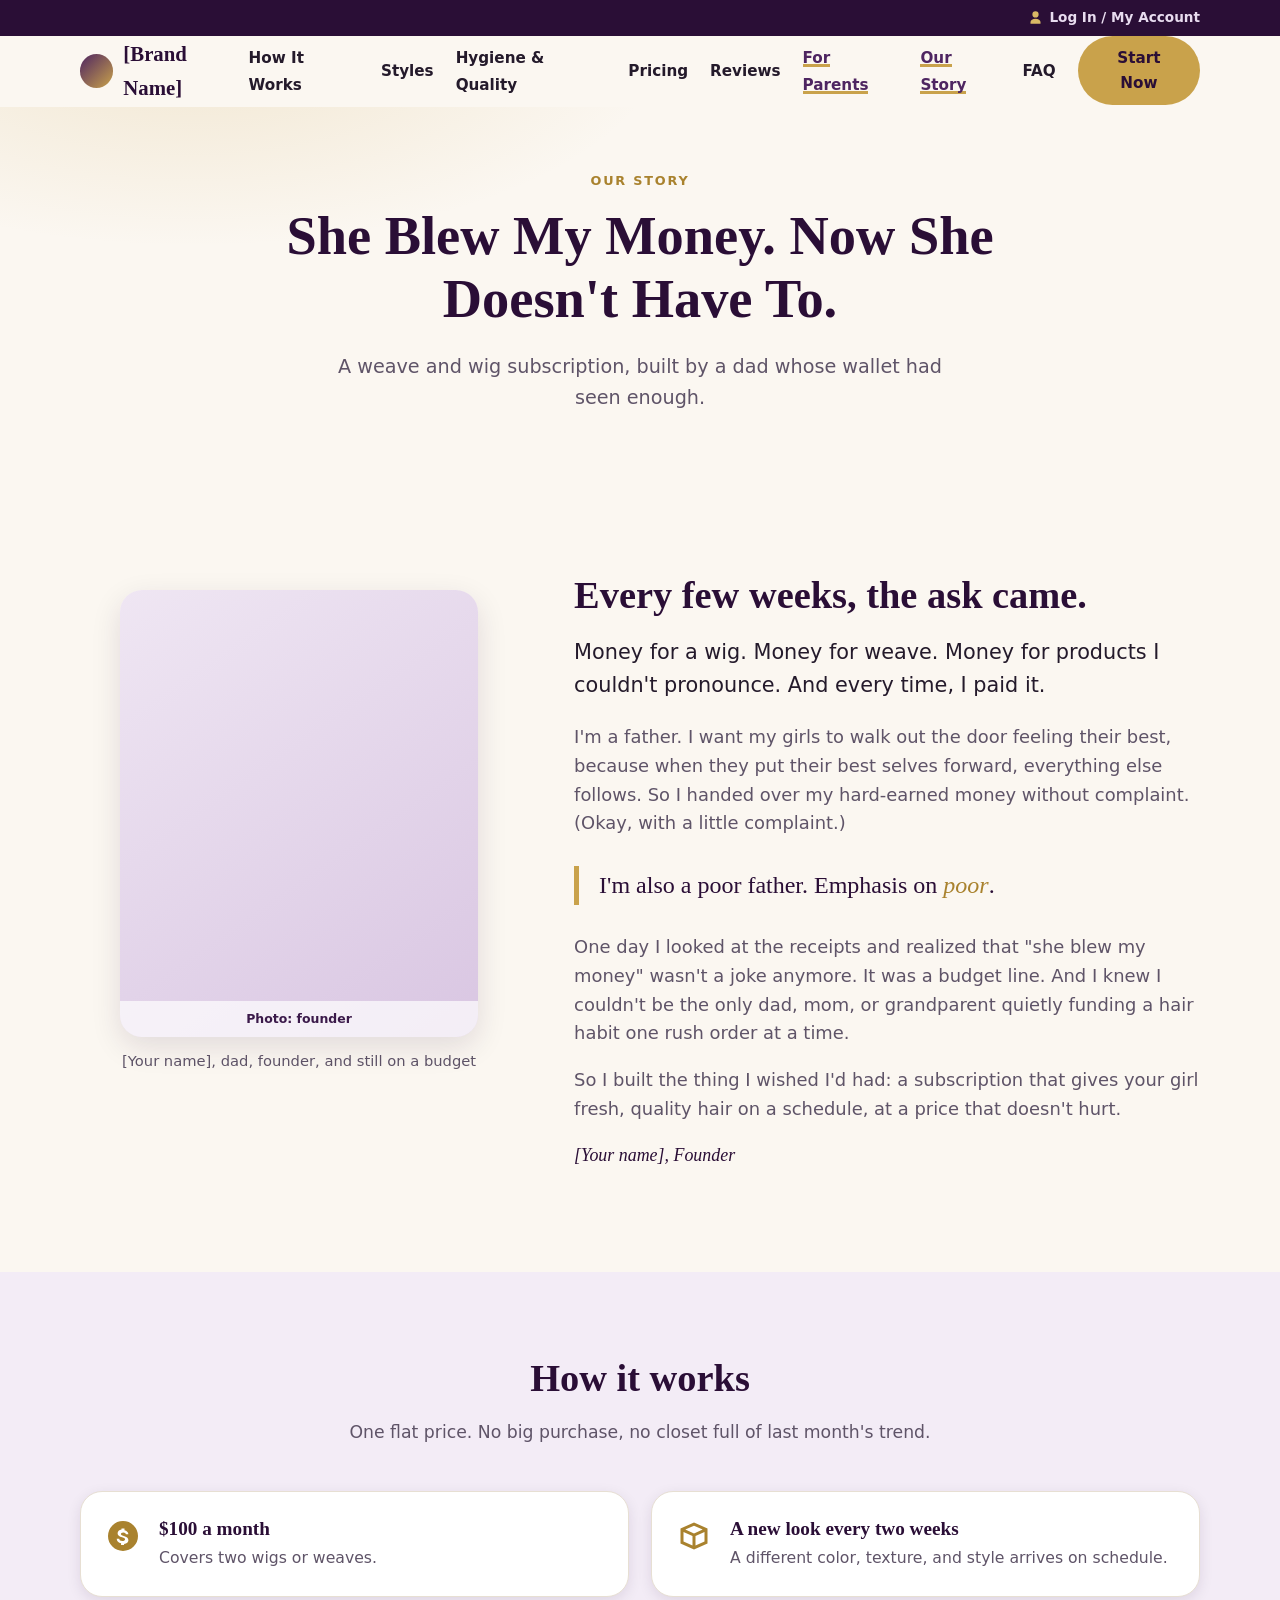
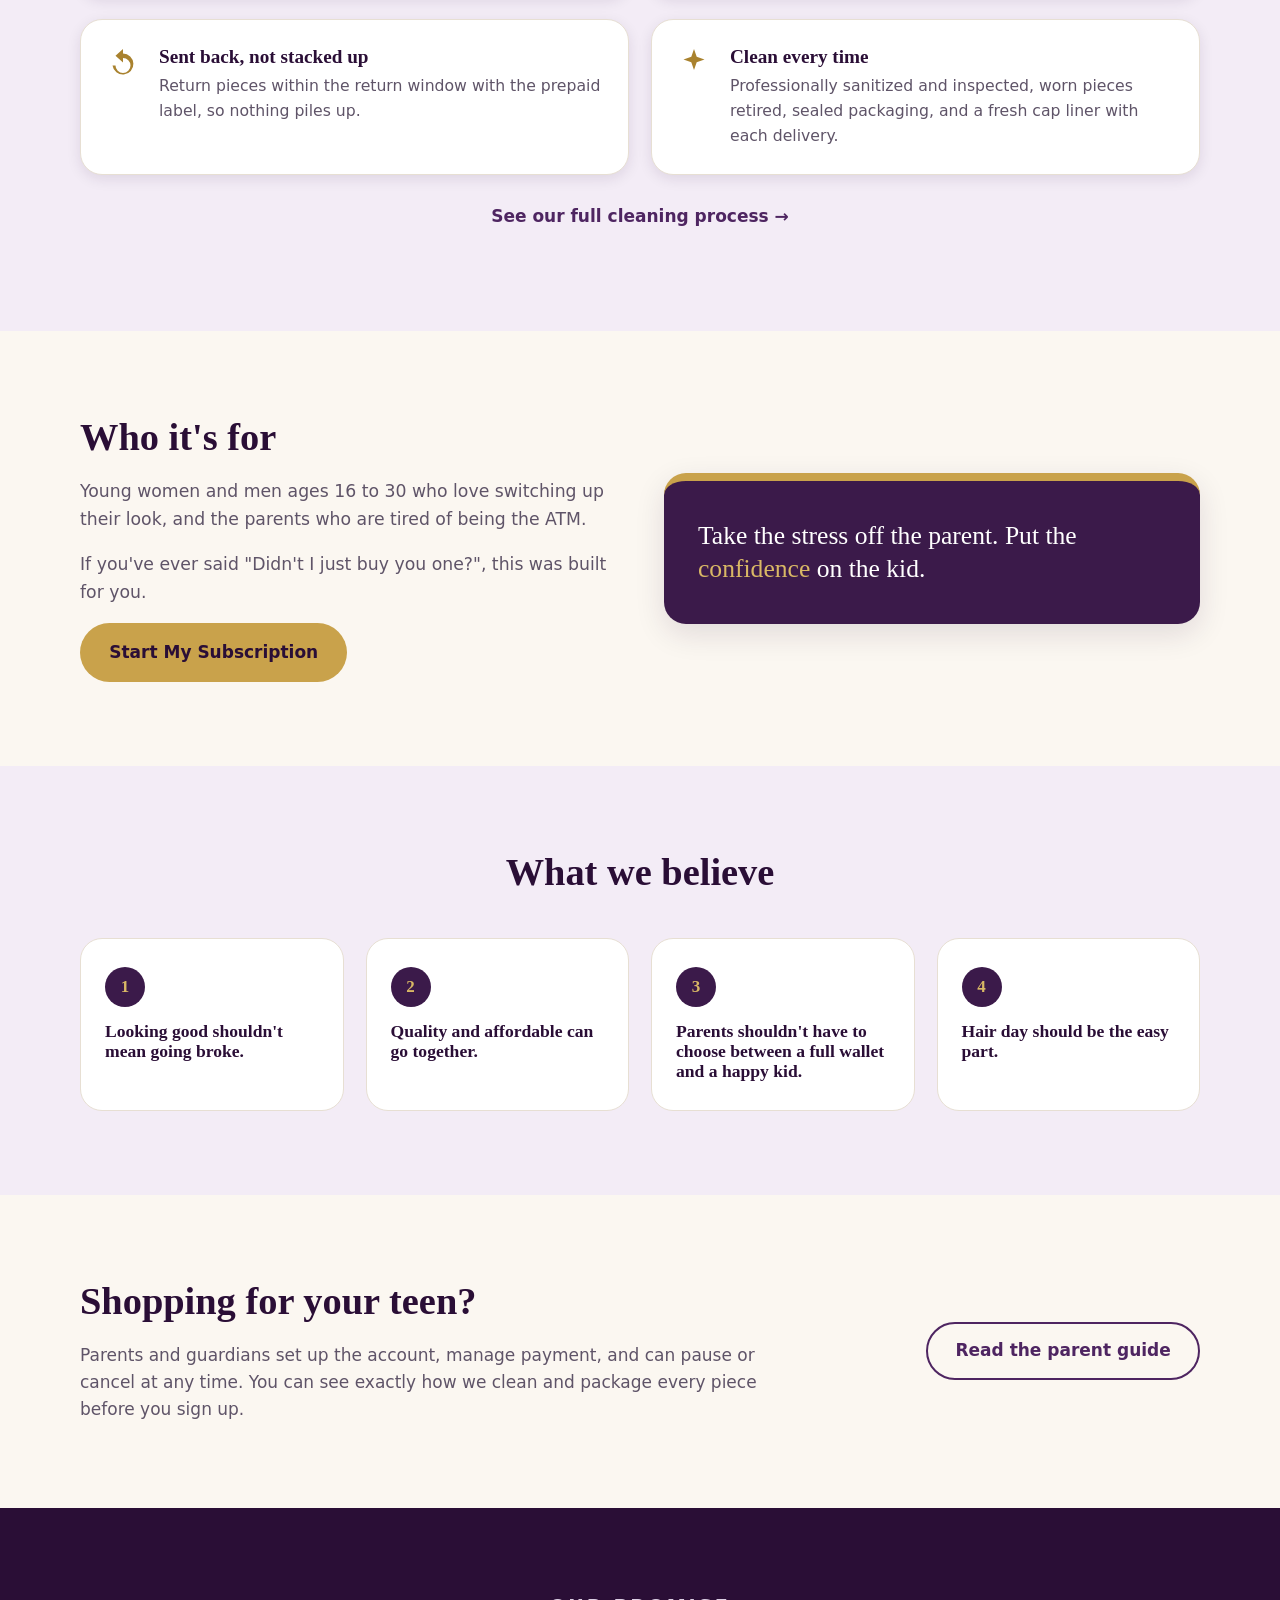
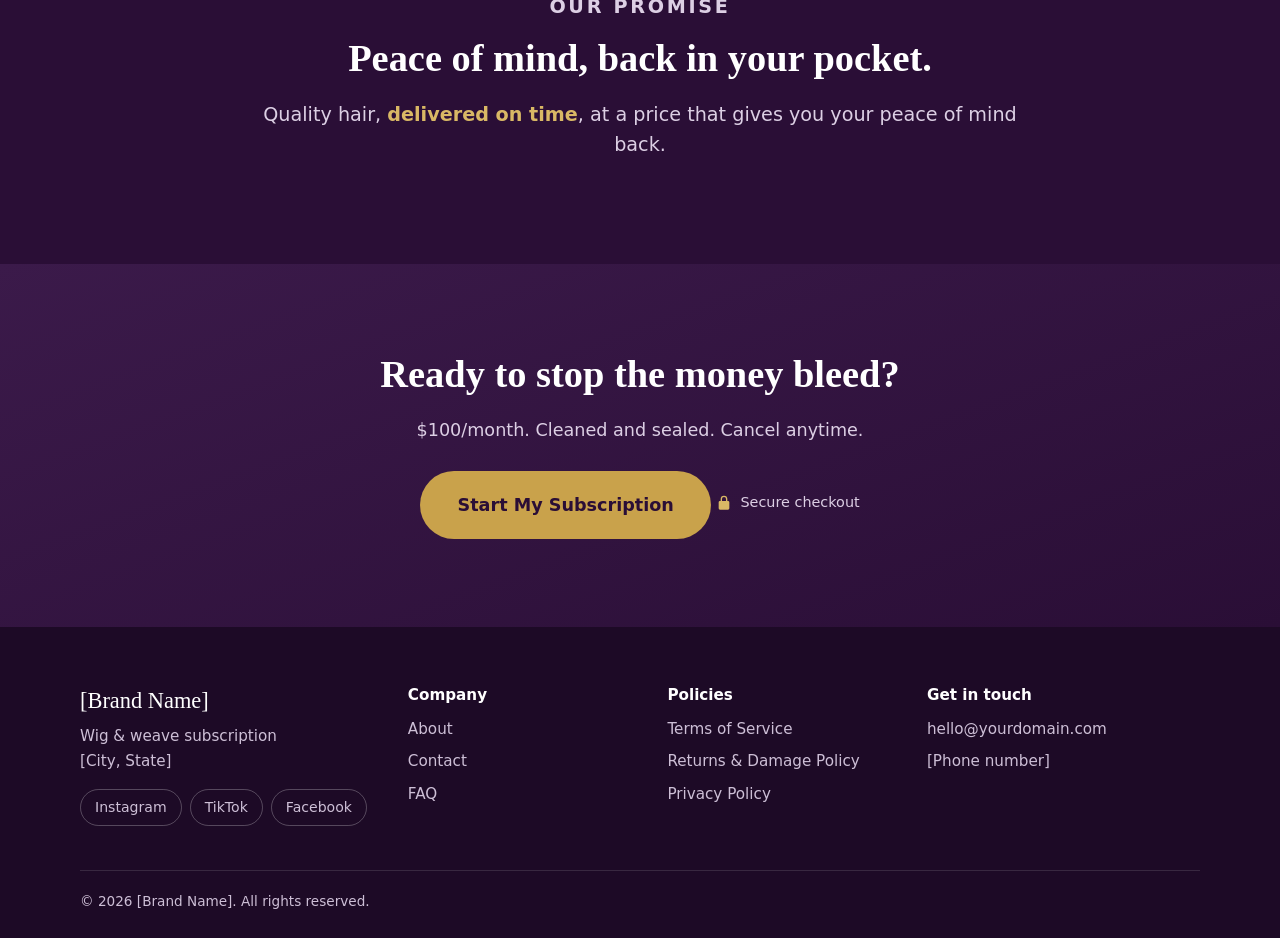
==== about.html @ b344b8ec "Add about page with story, beliefs, and subscription details" ====
<!DOCTYPE html>
<html lang="en">
<head>
  <meta charset="UTF-8">
  <meta name="viewport" content="width=device-width, initial-scale=1">
  <title>Our Story | [Brand Name] Wig &amp; Weave Subscription</title>
  <meta name="description" content="A dad, a budget, and a daughter's hair care bills. Read why we built a wig and weave subscription: $100/month for two pieces, a new look every two weeks.">
  <link rel="stylesheet" href="style.css">
  <script src="script.js" defer></script>

  <style>
    /* ==========================================================
       About page additions (built on the style.css brand tokens)
       ========================================================== */

    /* Page hero */
    .page-hero {
      padding: 64px 0 56px;
      text-align: center;
      background:
        radial-gradient(800px 360px at 15% -20%, rgba(201, 162, 75, 0.2), transparent 60%),
        var(--cream);
    }
    .page-hero .container { max-width: 860px; }
    .page-hero h1 { margin-bottom: 0.4em; }
    .page-hero .subhead { margin-inline: auto; }

    /* Story */
    .story-grid {
      display: grid;
      grid-template-columns: 0.7fr 1fr;
      gap: 56px;
      align-items: start;
    }
    .story-photo { position: sticky; top: 100px; }
    .story-photo .shape { aspect-ratio: 4 / 5; border-radius: var(--radius-lg); box-shadow: var(--shadow); }
    .story-photo figcaption { margin-top: 12px; font-size: 0.92rem; color: var(--muted); text-align: center; }
    .story-copy p { font-size: 1.12rem; color: var(--muted); }
    .story-copy p.lead { font-size: 1.3rem; color: var(--ink); }
    .story-copy .punch {
      font-family: var(--font-head);
      font-size: 1.5rem;
      line-height: 1.3;
      color: var(--plum-900);
      border-left: 5px solid var(--gold-500);
      padding: 4px 0 4px 20px;
      margin: 28px 0;
    }
    .story-copy .punch em { color: var(--gold-600); font-style: italic; }

    /* How it works (compact list) */
    .how-list { display: grid; grid-template-columns: repeat(2, 1fr); gap: 22px; }
    .how-card {
      display: flex;
      gap: 18px;
      background: var(--white);
      border: 1px solid var(--line);
      border-radius: var(--radius-lg);
      padding: 26px 24px;
      box-shadow: var(--shadow-sm);
    }
    .how-card .icon-lg { margin: 0; flex: none; }
    .how-card h3 { margin-bottom: 0.25em; }
    .how-card p { margin: 0; color: var(--muted); font-size: 0.98rem; }

    /* Who it's for */
    .for-grid { display: grid; grid-template-columns: 1fr 1fr; gap: 48px; align-items: center; }
    .for-grid p { color: var(--muted); font-size: 1.08rem; }
    .for-quote {
      background: var(--plum-800);
      color: var(--white);
      border-radius: var(--radius-lg);
      padding: 38px 34px;
      border-top: 8px solid var(--gold-500);
      box-shadow: var(--shadow);
    }
    .for-quote p {
      font-family: var(--font-head);
      font-size: 1.6rem;
      line-height: 1.3;
      color: var(--white);
      margin: 0;
    }
    .for-quote span { color: var(--gold-400); }

    /* Beliefs */
    .belief-grid { display: grid; grid-template-columns: repeat(4, 1fr); gap: 22px; }
    .belief-card {
      background: var(--white);
      border: 1px solid var(--line);
      border-radius: var(--radius-lg);
      padding: 28px 24px;
    }
    .belief-card h3 { font-size: 1.1rem; margin: 0; }
    .belief-num {
      display: grid; place-content: center;
      width: 40px; height: 40px; border-radius: 50%;
      background: var(--plum-800); color: var(--gold-400);
      font-family: var(--font-head); font-weight: 700;
      margin-bottom: 14px;
    }

    /* Promise */
    .promise { text-align: center; max-width: 760px; margin-inline: auto; }
    .promise h2 { color: var(--white); }
    .promise p { color: #dccfe4; font-size: 1.2rem; }
    .promise strong { color: var(--gold-400); }

    @media (max-width: 1000px) {
      .belief-grid { grid-template-columns: repeat(2, 1fr); }
    }
    @media (max-width: 880px) {
      .story-grid, .for-grid, .how-list { grid-template-columns: 1fr; }
      .story-photo { position: static; max-width: 340px; margin-inline: auto; }
      .page-hero { padding: 44px 0 40px; }
    }
    @media (max-width: 640px) {
      .belief-grid { grid-template-columns: 1fr; }
      .how-card { flex-direction: column; gap: 10px; }
    }
  </style>
</head>
<body>

  <!-- UTILITY BAR: account link, top right -->
  <div class="utility-bar">
    <div class="container utility-inner">
      <a href="/account" aria-label="Log in or go to my account">
        <svg class="icon" viewBox="0 0 24 24" aria-hidden="true"><path d="M12 12a5 5 0 100-10 5 5 0 000 10zm0 2c-4.4 0-8 2.2-8 5v3h16v-3c0-2.8-3.6-5-8-5z"/></svg>
        Log In / My Account
      </a>
    </div>
  </div>

  <!-- HEADER / NAV -->
  <header class="site-header" id="top">
    <div class="container header-inner">
      <a class="logo" href="index.html" aria-label="[Brand Name] home">
        <span class="logo-mark" aria-hidden="true"></span>
        <span class="logo-text">[Brand Name]</span>
      </a>

      <button class="nav-toggle" aria-expanded="false" aria-controls="main-nav" aria-label="Open menu">
        <span></span><span></span><span></span>
      </button>

      <nav id="main-nav" class="main-nav" aria-label="Main">
        <ul>
          <li><a href="index.html#how-it-works">How It Works</a></li>
          <li><a href="index.html#styles">Styles</a></li>
          <li><a href="index.html#hygiene">Hygiene &amp; Quality</a></li>
          <li><a href="index.html#pricing">Pricing</a></li>
          <li><a href="index.html#reviews">Reviews</a></li>
          <li><a href="#parents">For Parents</a></li>
          <li><a href="about.html" aria-current="true">Our Story</a></li>
          <li><a href="index.html#faq">FAQ</a></li>
          <li class="nav-account-item"><a href="/account">Log In / My Account</a></li>
          <li class="nav-cta-item"><a class="btn btn-gold btn-small" href="/start">Start Now</a></li>
        </ul>
      </nav>
    </div>
  </header>

  <main>

    <!-- PAGE HERO -->
    <section class="page-hero">
      <div class="container">
        <p class="eyebrow">Our story</p>
        <h1>She Blew My Money. Now She Doesn't Have To.</h1>
        <p class="subhead">
          A weave and wig subscription, built by a dad whose wallet had seen enough.
        </p>
      </div>
    </section>

    <!-- THE STORY -->
    <section class="section" id="story">
      <div class="container story-grid">
        <!-- Replace with a real photo of you -->
        <figure class="story-photo reveal">
          <div class="shape" role="img" aria-label="Placeholder for founder photo" data-label="Photo: founder"></div>
          <figcaption>[Your name], dad, founder, and still on a budget</figcaption>
        </figure>

        <div class="story-copy">
          <h2>Every few weeks, the ask came.</h2>
          <p class="lead">
            Money for a wig. Money for weave. Money for products I couldn't pronounce.
            And every time, I paid it.
          </p>
          <p>
            I'm a father. I want my girls to walk out the door feeling their best, because when they put
            their best selves forward, everything else follows. So I handed over my hard-earned money
            without complaint. (Okay, with a little complaint.)
          </p>
          <p class="punch">
            I'm also a poor father. Emphasis on <em>poor</em>.
          </p>
          <p>
            One day I looked at the receipts and realized that "she blew my money" wasn't a joke anymore.
            It was a budget line. And I knew I couldn't be the only dad, mom, or grandparent quietly
            funding a hair habit one rush order at a time.
          </p>
          <p>
            So I built the thing I wished I'd had: a subscription that gives your girl fresh, quality hair
            on a schedule, at a price that doesn't hurt.
          </p>
          <p class="signature">[Your name], Founder</p>
        </div>
      </div>
    </section>

    <!-- HOW IT WORKS -->
    <section class="section section-tint" id="how-it-works">
      <div class="container">
        <div class="section-head">
          <h2>How it works</h2>
          <p>One flat price. No big purchase, no closet full of last month's trend.</p>
        </div>
        <div class="how-list">
          <article class="how-card reveal">
            <svg class="icon icon-lg" viewBox="0 0 24 24" aria-hidden="true"><path d="M12 2a10 10 0 100 20 10 10 0 000-20zm1 5v1.1c1.5.3 2.5 1.3 2.6 2.7h-1.7c-.1-.7-.7-1.2-1.7-1.2-1 0-1.6.5-1.6 1.1 0 .6.4.9 1.9 1.3 1.9.5 3.1 1.2 3.1 2.8 0 1.3-1 2.2-2.9 2.5V18h-2v-1.1c-1.7-.3-2.8-1.4-2.9-3h1.7c.1.9.8 1.5 2.1 1.5 1.1 0 1.8-.5 1.8-1.2 0-.7-.5-1-2-1.4-1.8-.5-3-1.2-3-2.7 0-1.3 1-2.2 2.6-2.5V7h2z"/></svg>
            <div>
              <h3>$100 a month</h3>
              <p>Covers two wigs or weaves.</p>
            </div>
          </article>
          <article class="how-card reveal">
            <svg class="icon icon-lg" viewBox="0 0 24 24" aria-hidden="true"><path d="M3 7l9-4 9 4v10l-9 4-9-4V7zm9-1.8L6.2 7.7 12 10.3l5.8-2.6L12 5.2zM5 9.3v6.4l6 2.7v-6.4L5 9.3zm14 0l-6 2.7v6.4l6-2.7V9.3z"/></svg>
            <div>
              <h3>A new look every two weeks</h3>
              <p>A different color, texture, and style arrives on schedule.</p>
            </div>
          </article>
          <article class="how-card reveal">
            <svg class="icon icon-lg" viewBox="0 0 24 24" aria-hidden="true"><path d="M12 5V2L7 6.5 12 11V8a5 5 0 11-5 5H5a7 7 0 107-8z"/></svg>
            <div>
              <h3>Sent back, not stacked up</h3>
              <p>Return pieces within the return window with the prepaid label, so nothing piles up.</p>
            </div>
          </article>
          <article class="how-card reveal">
            <svg class="icon icon-lg" viewBox="0 0 24 24" aria-hidden="true"><path d="M12 2l1.8 5.2L19 9l-5.2 1.8L12 16l-1.8-5.2L5 9l5.2-1.8L12 2z"/></svg>
            <div>
              <h3>Clean every time</h3>
              <p>Professionally sanitized and inspected, worn pieces retired, sealed packaging, and a fresh cap liner with each delivery.</p>
            </div>
          </article>
        </div>
        <p class="section-link"><a class="link-arrow" href="index.html#hygiene">See our full cleaning process <span aria-hidden="true">&rarr;</span></a></p>
      </div>
    </section>

    <!-- WHO IT'S FOR -->
    <section class="section" id="who">
      <div class="container for-grid">
        <div>
          <h2>Who it's for</h2>
          <p>
            Young women and men ages 16 to 30 who love switching up their look, and the parents who are
            tired of being the ATM.
          </p>
          <p>
            If you've ever said "Didn't I just buy you one?", this was built for you.
          </p>
          <a class="btn btn-gold" href="/start">Start My Subscription</a>
        </div>
        <div class="for-quote reveal">
          <p>Take the stress off the parent. Put the <span>confidence</span> on the kid.</p>
        </div>
      </div>
    </section>

    <!-- WHAT WE BELIEVE -->
    <section class="section section-tint" id="beliefs">
      <div class="container">
        <div class="section-head">
          <h2>What we believe</h2>
        </div>
        <div class="belief-grid">
          <article class="belief-card reveal">
            <span class="belief-num" aria-hidden="true">1</span>
            <h3>Looking good shouldn't mean going broke.</h3>
          </article>
          <article class="belief-card reveal">
            <span class="belief-num" aria-hidden="true">2</span>
            <h3>Quality and affordable can go together.</h3>
          </article>
          <article class="belief-card reveal">
            <span class="belief-num" aria-hidden="true">3</span>
            <h3>Parents shouldn't have to choose between a full wallet and a happy kid.</h3>
          </article>
          <article class="belief-card reveal">
            <span class="belief-num" aria-hidden="true">4</span>
            <h3>Hair day should be the easy part.</h3>
          </article>
        </div>
      </div>
    </section>

    <!-- FOR PARENTS (same as homepage) -->
    <section class="section" id="parents">
      <div class="container parents-inner">
        <div>
          <h2>Shopping for your teen?</h2>
          <p>
            Parents and guardians set up the account, manage payment, and can pause or cancel at any time.
            You can see exactly how we clean and package every piece before you sign up.
          </p>
        </div>
        <a class="btn btn-outline" href="/for-parents">Read the parent guide</a>
      </div>
    </section>

    <!-- OUR PROMISE -->
    <section class="section section-plum" id="promise">
      <div class="container promise reveal">
        <p class="eyebrow">Our promise</p>
        <h2>Peace of mind, back in your pocket.</h2>
        <p>
          Quality hair, <strong>delivered on time</strong>, at a price that gives you your peace of mind back.
        </p>
      </div>
    </section>

    <!-- FINAL CTA -->
    <section class="final-cta" id="start">
      <div class="container">
        <h2>Ready to stop the money bleed?</h2>
        <p>$100/month. Cleaned and sealed. Cancel anytime.</p>
        <a class="btn btn-gold btn-large" href="/start">Start My Subscription</a>
        <p class="final-note">
          <svg class="icon" viewBox="0 0 24 24" aria-hidden="true"><path d="M12 1a5 5 0 00-5 5v3H6a2 2 0 00-2 2v9a2 2 0 002 2h12a2 2 0 002-2v-9a2 2 0 00-2-2h-1V6a5 5 0 00-5-5zm-3 8V6a3 3 0 116 0v3H9z"/></svg>
          Secure checkout
        </p>
      </div>
    </section>

  </main>

  <!-- FOOTER -->
  <footer class="site-footer">
    <div class="container footer-grid">
      <div>
        <p class="footer-brand">[Brand Name]</p>
        <p class="footer-small">Wig &amp; weave subscription<br>[City, State]</p>
        <ul class="social-links" aria-label="Social media">
          <li><a href="https://www.instagram.com/" rel="noopener">Instagram</a></li>
          <li><a href="https://www.tiktok.com/" rel="noopener">TikTok</a></li>
          <li><a href="https://www.facebook.com/" rel="noopener">Facebook</a></li>
        </ul>
      </div>
      <div>
        <p class="footer-title">Company</p>
        <ul>
          <li><a href="about.html">About</a></li>
          <li><a href="/contact">Contact</a></li>
          <li><a href="/faq">FAQ</a></li>
        </ul>
      </div>
      <div>
        <p class="footer-title">Policies</p>
        <ul>
          <li><a href="/terms">Terms of Service</a></li>
          <li><a href="/returns">Returns &amp; Damage Policy</a></li>
          <li><a href="/privacy">Privacy Policy</a></li>
        </ul>
      </div>
      <div>
        <p class="footer-title">Get in touch</p>
        <ul>
          <li><a href="mailto:hello@yourdomain.com">hello@yourdomain.com</a></li>
          <li>[Phone number]</li>
        </ul>
      </div>
    </div>
    <div class="container footer-bottom">
      <p>&copy; <span id="year">2026</span> [Brand Name]. All rights reserved.</p>
    </div>
  </footer>

  <!-- Mobile sticky CTA -->
  <a class="mobile-cta" href="/start">Start My Subscription</a>

  <!-- Page-level safety net: reveal-on-scroll works even if script.js doesn't handle this page -->
  <script>
    (function () {
      var items = document.querySelectorAll('.reveal');
      if (!('IntersectionObserver' in window)) {
        items.forEach(function (el) { el.classList.add('visible'); });
        return;
      }
      var io = new IntersectionObserver(function (entries) {
        entries.forEach(function (entry) {
          if (entry.isIntersecting) {
            entry.target.classList.add('visible');
            io.unobserve(entry.target);
          }
        });
      }, { threshold: 0.15 });
      items.forEach(function (el) { io.observe(el); });
    })();
  </script>
</body>
</html>
---- style.css ----
/* ==========================================================
   Brand tokens: plum and gold
   ========================================================== */
:root {
  --plum-900: #2a0e36;
  --plum-800: #3b1a4a;
  --plum-700: #4e2561;
  --plum-100: #efe6f3;
  --gold-500: #c9a24b;
  --gold-400: #d9b865;
  --gold-600: #a9822e;
  --cream: #fbf7f1;
  --white: #ffffff;
  --ink: #241a2b;
  --muted: #5f5468;
  --line: #e7dfd3;
  --success: #2f7d57;

  --radius: 14px;
  --radius-lg: 22px;
  --shadow: 0 10px 30px rgba(42, 14, 54, 0.12);
  --shadow-sm: 0 4px 14px rgba(42, 14, 54, 0.1);
  --font-body: "Segoe UI", system-ui, -apple-system, "Helvetica Neue", Arial, sans-serif;
  --font-head: Georgia, "Times New Roman", serif;
}

/* ==========================================================
   Base
   ========================================================== */
*, *::before, *::after { box-sizing: border-box; }
html { scroll-behavior: smooth; scroll-padding-top: 80px; }
body {
  margin: 0;
  font-family: var(--font-body);
  color: var(--ink);
  background: var(--cream);
  line-height: 1.6;
  font-size: 17px;
  -webkit-font-smoothing: antialiased;
}
img, svg { max-width: 100%; display: block; }
a { color: var(--plum-700); }
h1, h2, h3 { font-family: var(--font-head); line-height: 1.15; margin: 0 0 0.5em; color: var(--plum-900); }
h1 { font-size: clamp(2.1rem, 5vw, 3.4rem); }
h2 { font-size: clamp(1.7rem, 3.4vw, 2.4rem); }
h3 { font-size: 1.2rem; }
p { margin: 0 0 1em; }
ul, ol { margin: 0; padding: 0; list-style: none; }

.container { width: min(1120px, 100% - 40px); margin-inline: auto; }
.narrow { width: min(760px, 100% - 40px); }

:focus-visible { outline: 3px solid var(--gold-500); outline-offset: 3px; }

.icon { width: 22px; height: 22px; fill: currentColor; flex: none; }
.icon-lg { width: 36px; height: 36px; fill: var(--gold-600); margin-bottom: 14px; }

/* ==========================================================
   Buttons and links
   ========================================================== */
.btn {
  display: inline-block;
  text-align: center;
  text-decoration: none;
  font-weight: 700;
  border-radius: 999px;
  padding: 0.8em 1.6em;
  border: 2px solid transparent;
  cursor: pointer;
  transition: transform 0.15s ease, box-shadow 0.15s ease, background 0.15s ease;
}
.btn:hover { transform: translateY(-2px); box-shadow: var(--shadow-sm); }
.btn-gold { background: var(--gold-500); color: var(--plum-900); }
.btn-gold:hover { background: var(--gold-400); }
.btn-outline { border-color: var(--plum-700); color: var(--plum-700); background: transparent; }
.btn-outline:hover { background: var(--plum-700); color: var(--white); }
.btn-small { padding: 0.55em 1.2em; font-size: 0.95rem; }
.btn-large { padding: 1em 2em; font-size: 1.1rem; }
.btn-block { display: block; width: 100%; }

.link-arrow { font-weight: 700; text-decoration: none; color: var(--plum-700); }
.link-arrow:hover { text-decoration: underline; }
.section-link { margin-top: 28px; text-align: center; }

/* ==========================================================
   Utility bar (Log In / My Account)
   ========================================================== */
.utility-bar { background: var(--plum-900); color: #e8dcef; font-size: 0.85rem; }
.utility-inner { display: flex; justify-content: flex-end; }
.utility-bar a {
  display: inline-flex; align-items: center; gap: 6px;
  padding: 7px 0;
  color: inherit; font-weight: 600; text-decoration: none;
}
.utility-bar a:hover { color: var(--gold-400); text-decoration: underline; }
.utility-bar .icon { width: 15px; height: 15px; fill: var(--gold-400); }

/* ==========================================================
   Header
   ========================================================== */
.site-header {
  position: sticky;
  top: 0;
  z-index: 50;
  background: rgba(251, 247, 241, 0.96);
  backdrop-filter: blur(8px);
  border-bottom: 1px solid transparent;
  transition: border-color 0.2s, box-shadow 0.2s;
}
.site-header.scrolled { border-color: var(--line); box-shadow: var(--shadow-sm); }
.header-inner { display: flex; align-items: center; justify-content: space-between; min-height: 70px; }

.logo { display: flex; align-items: center; gap: 10px; text-decoration: none; }
.logo-mark {
  width: 34px; height: 34px; border-radius: 50%;
  background: linear-gradient(135deg, var(--plum-700), var(--gold-500));
}
.logo-text { font-family: var(--font-head); font-size: 1.3rem; font-weight: 700; color: var(--plum-900); }

.main-nav ul { display: flex; align-items: center; gap: 22px; }
.main-nav a { text-decoration: none; color: var(--ink); font-weight: 600; font-size: 0.95rem; }
.main-nav a:hover { color: var(--plum-700); }
.main-nav a.btn { color: var(--plum-900); }
.main-nav a[aria-current="true"]:not(.btn) { color: var(--plum-700); box-shadow: inset 0 -3px 0 var(--gold-500); }
.nav-account-item { display: none; }

.nav-toggle { display: none; background: none; border: 0; padding: 10px; cursor: pointer; }
.nav-toggle span { display: block; width: 24px; height: 2px; background: var(--plum-900); margin: 5px 0; transition: transform 0.2s, opacity 0.2s; }
.nav-toggle[aria-expanded="true"] span:nth-child(1) { transform: translateY(7px) rotate(45deg); }
.nav-toggle[aria-expanded="true"] span:nth-child(2) { opacity: 0; }
.nav-toggle[aria-expanded="true"] span:nth-child(3) { transform: translateY(-7px) rotate(-45deg); }

/* ==========================================================
   Dummy image shapes (replace with real photos)
   ========================================================== */
.shape {
  position: relative;
  background: linear-gradient(145deg, var(--plum-100), #d9c6e2);
  border-radius: var(--radius);
  overflow: hidden;
}
.shape::after {
  content: attr(data-label);
  position: absolute;
  inset: auto 0 0 0;
  padding: 8px 10px;
  font-size: 0.78rem;
  font-weight: 600;
  color: var(--plum-800);
  background: rgba(255, 255, 255, 0.7);
  text-align: center;
}
.shape-card { aspect-ratio: 3 / 4; }
.shape-avatar { width: 72px; height: 72px; border-radius: 50%; flex: none; }
.shape-avatar::after { display: none; }
.shape-founder { aspect-ratio: 1 / 1; border-radius: var(--radius-lg); }

/* ==========================================================
   Hero
   ========================================================== */
.hero {
  padding: 56px 0 72px;
  background:
    radial-gradient(900px 400px at 85% -10%, rgba(201, 162, 75, 0.2), transparent 60%),
    var(--cream);
}
.hero-grid { display: grid; grid-template-columns: 1.05fr 1fr; gap: 48px; align-items: center; }
.eyebrow { text-transform: uppercase; letter-spacing: 0.14em; font-weight: 700; font-size: 0.8rem; color: var(--gold-600); margin-bottom: 14px; }
.subhead { font-size: 1.2rem; color: var(--muted); max-width: 34em; }
.hero-actions { display: flex; flex-wrap: wrap; align-items: center; gap: 22px; margin: 28px 0 18px; }
.hero-note { display: flex; align-items: center; gap: 8px; font-size: 0.92rem; color: var(--muted); }
.hero-note .icon { width: 18px; height: 18px; fill: var(--plum-700); }

.hero-visual {
  position: relative;
  display: grid;
  grid-template-columns: 1fr 1fr;
  grid-template-rows: 1fr 1fr;
  gap: 14px;
  min-height: 460px;
}
.shape-tall { grid-row: 1 / span 2; background: linear-gradient(160deg, #e7d6ee, #c9aad7); border-radius: var(--radius-lg); }
.shape-wide { background: linear-gradient(160deg, #f1e3bd, #dfc27a); border-radius: var(--radius-lg); }
.shape-round { background: linear-gradient(160deg, #d9c6e2, #a984bd); border-radius: var(--radius-lg); }
.price-badge {
  position: absolute;
  left: -14px; bottom: 26px;
  width: 124px; height: 124px;
  border-radius: 50%;
  background: var(--plum-800);
  color: var(--white);
  display: grid;
  place-content: center;
  text-align: center;
  box-shadow: var(--shadow);
  border: 4px solid var(--gold-500);
  line-height: 1.1;
}
.price-badge-top, .price-badge-bottom { font-size: 0.78rem; letter-spacing: 0.06em; text-transform: uppercase; }
.price-badge-main { font-family: var(--font-head); font-size: 2.2rem; font-weight: 700; color: var(--gold-400); }

/* ==========================================================
   Trust strip
   ========================================================== */
.trust-strip { background: var(--plum-800); color: var(--white); padding: 18px 0; }
.trust-list { display: flex; flex-wrap: wrap; justify-content: center; gap: 14px 40px; }
.trust-list li { display: flex; align-items: center; gap: 10px; font-weight: 600; }
.trust-list .icon { fill: var(--gold-400); }

/* ==========================================================
   Sections
   ========================================================== */
.section { padding: 84px 0; }
.section-tint { background: #f3ecf6; }
.section-head { text-align: center; max-width: 640px; margin: 0 auto 44px; }
.section-head p { color: var(--muted); font-size: 1.08rem; }

/* How it works */
.steps { display: grid; grid-template-columns: repeat(3, 1fr); gap: 24px; }
.step {
  background: var(--white);
  border: 1px solid var(--line);
  border-radius: var(--radius-lg);
  padding: 30px 26px;
  box-shadow: var(--shadow-sm);
}
.step-num {
  display: grid; place-content: center;
  width: 44px; height: 44px; border-radius: 50%;
  background: var(--plum-800); color: var(--gold-400);
  font-family: var(--font-head); font-weight: 700; font-size: 1.2rem;
  margin-bottom: 16px;
}
.step p { color: var(--muted); margin: 0; }

/* Styles */
.style-grid { display: grid; grid-template-columns: repeat(4, 1fr); gap: 20px; }
.style-card { margin: 0; }
.style-card figcaption { margin-top: 10px; text-align: center; font-weight: 600; }

/* Hygiene */
.hygiene-grid { display: grid; grid-template-columns: repeat(4, 1fr); gap: 22px; }
.hygiene-card {
  background: var(--white);
  border: 1px solid var(--line);
  border-radius: var(--radius-lg);
  padding: 28px 24px;
}
.hygiene-card p { color: var(--muted); margin: 0; font-size: 0.97rem; }

/* Pricing */
.section-plum { background: var(--plum-900); color: var(--white); }
.section-plum h2 { color: var(--white); }
.pricing-grid { display: grid; grid-template-columns: 0.9fr 1.1fr; gap: 48px; align-items: center; }
.price-card {
  background: var(--white);
  color: var(--ink);
  border-radius: var(--radius-lg);
  padding: 38px 34px;
  box-shadow: var(--shadow);
  border-top: 8px solid var(--gold-500);
}
.price-label { text-transform: uppercase; letter-spacing: 0.12em; font-size: 0.8rem; font-weight: 700; color: var(--gold-600); margin-bottom: 4px; }
.price-amount { font-family: var(--font-head); font-size: 4.2rem; font-weight: 700; color: var(--plum-900); line-height: 1; margin: 0; }
.price-amount .currency { font-size: 2rem; vertical-align: top; margin-right: 2px; }
.price-amount .per { font-size: 1.1rem; color: var(--muted); font-family: var(--font-body); font-weight: 600; }
.price-sub { font-weight: 600; margin: 6px 0 22px; }
.price-list { margin-bottom: 26px; }
.price-list li { position: relative; padding-left: 28px; margin-bottom: 10px; }
.price-list li::before {
  content: "";
  position: absolute; left: 0; top: 0.35em;
  width: 16px; height: 16px; border-radius: 50%;
  background: var(--success);
  box-shadow: inset 0 0 0 4px var(--success), inset 0 0 0 16px var(--success);
}
.price-list li::after {
  content: "";
  position: absolute; left: 5px; top: 0.55em;
  width: 5px; height: 9px;
  border: solid var(--white); border-width: 0 2px 2px 0;
  transform: rotate(45deg);
}
.price-fineprint { margin: 14px 0 0; font-size: 0.85rem; color: var(--muted); text-align: center; }

.savings-intro { color: #d8c9e0; }
.field-label { display: block; font-weight: 600; margin-bottom: 8px; }
.input-wrap { position: relative; max-width: 220px; margin-bottom: 22px; }
.input-prefix { position: absolute; left: 16px; top: 50%; transform: translateY(-50%); font-weight: 700; color: var(--plum-800); }
#retail-price {
  width: 100%;
  padding: 14px 16px 14px 34px;
  font-size: 1.2rem; font-weight: 700;
  border-radius: 12px; border: 2px solid transparent;
  background: var(--white); color: var(--plum-900);
}
#retail-price:focus { border-color: var(--gold-500); outline: none; }

.compare { display: grid; grid-template-columns: 1fr 1fr; gap: 14px; margin-bottom: 18px; }
.compare-col { background: rgba(255, 255, 255, 0.08); border-radius: var(--radius); padding: 18px; text-align: center; }
.compare-col-highlight { background: var(--gold-500); color: var(--plum-900); }
.compare-title { margin: 0 0 4px; font-size: 0.9rem; font-weight: 600; }
.compare-value { margin: 0; font-family: var(--font-head); font-size: 2.2rem; font-weight: 700; }
.compare-small { margin: 0; font-size: 0.85rem; }
.savings-result { font-size: 1.25rem; font-weight: 700; color: var(--gold-400); margin-bottom: 6px; }
.savings-note { font-size: 0.82rem; color: #bfaec9; margin: 0; }

/* Reviews */
.review-grid { display: grid; grid-template-columns: repeat(3, 1fr); gap: 24px; }
.review-card {
  margin: 0;
  background: var(--white);
  border: 1px solid var(--line);
  border-radius: var(--radius-lg);
  padding: 28px 26px;
  box-shadow: var(--shadow-sm);
  display: flex; flex-direction: column; gap: 16px;
}
.review-card blockquote { margin: 0; font-size: 1.02rem; color: var(--ink); }
.review-card figcaption { margin-top: auto; display: flex; flex-direction: column; font-size: 0.9rem; color: var(--muted); }
.review-card figcaption strong { color: var(--plum-900); }
.social-row { display: flex; flex-wrap: wrap; justify-content: center; align-items: center; gap: 12px 28px; margin-top: 36px; }
.social-row p { margin: 0; }

/* Parents */
.parents-inner { display: flex; align-items: center; justify-content: space-between; gap: 32px; }
.parents-inner p { color: var(--muted); max-width: 40em; margin: 0; }

/* Founder */
.founder { display: grid; grid-template-columns: 0.55fr 1fr; gap: 48px; align-items: center; }
.founder p { color: var(--muted); }
.signature { font-family: var(--font-head); font-style: italic; color: var(--plum-900) !important; }

/* FAQ */
.faq-item {
  background: var(--white);
  border: 1px solid var(--line);
  border-radius: var(--radius);
  padding: 4px 22px;
  margin-bottom: 12px;
}
.faq-item summary {
  cursor: pointer;
  font-weight: 700;
  padding: 16px 0;
  list-style: none;
  display: flex; justify-content: space-between; gap: 12px;
}
.faq-item summary::-webkit-details-marker { display: none; }
.faq-item summary::after { content: "+"; font-size: 1.4rem; color: var(--gold-600); line-height: 1; }
.faq-item[open] summary::after { content: "\2212"; }
.faq-item p { color: var(--muted); padding-bottom: 14px; margin: 0; }

/* Final CTA */
.final-cta {
  background: linear-gradient(160deg, var(--plum-800), var(--plum-900));
  color: var(--white);
  text-align: center;
  padding: 88px 0;
}
.final-cta h2 { color: var(--white); }
.final-cta p { color: #dccfe4; font-size: 1.1rem; }
.final-cta .btn { margin-top: 10px; }
.final-note { display: inline-flex; align-items: center; gap: 8px; margin-top: 18px; font-size: 0.9rem !important; }
.final-note .icon { width: 16px; height: 16px; fill: var(--gold-400); }

/* Footer */
.site-footer { background: #1d0a26; color: #cdbfd6; padding: 56px 0 0; font-size: 0.95rem; }
.footer-grid { display: grid; grid-template-columns: 1.3fr 1fr 1fr 1.2fr; gap: 32px; padding-bottom: 36px; }
.footer-brand { font-family: var(--font-head); font-size: 1.4rem; color: var(--white); margin-bottom: 6px; }
.footer-small { margin: 0; }
.social-links { display: flex; flex-wrap: wrap; gap: 8px; margin-top: 16px; }
.social-links li { margin: 0; }
.site-footer .social-links a {
  display: inline-block;
  padding: 6px 14px;
  border: 1px solid rgba(255, 255, 255, 0.25);
  border-radius: 999px;
  font-size: 0.88rem;
}
.site-footer .social-links a:hover { border-color: var(--gold-400); text-decoration: none; }
.footer-title { color: var(--white); font-weight: 700; margin-bottom: 10px; }
.site-footer li { margin-bottom: 8px; }
.site-footer a { color: #cdbfd6; text-decoration: none; }
.site-footer a:hover { color: var(--gold-400); text-decoration: underline; }
.footer-bottom { border-top: 1px solid rgba(255, 255, 255, 0.12); padding: 20px 0 26px; font-size: 0.85rem; }
.footer-bottom p { margin: 0; }

/* Mobile sticky CTA */
.mobile-cta {
  display: none;
  position: fixed;
  left: 14px; right: 14px; bottom: 14px;
  z-index: 60;
  background: var(--gold-500);
  color: var(--plum-900);
  text-align: center;
  font-weight: 800;
  text-decoration: none;
  padding: 15px;
  border-radius: 999px;
  box-shadow: var(--shadow);
}

/* Scroll reveal */
.reveal { opacity: 0; transform: translateY(18px); transition: opacity 0.6s ease, transform 0.6s ease; }
.reveal.visible { opacity: 1; transform: none; }
.no-js .reveal { opacity: 1; transform: none; }

/* ==========================================================
   Responsive
   ========================================================== */
@media (max-width: 1000px) {
  .hygiene-grid { grid-template-columns: repeat(2, 1fr); }
  .style-grid { grid-template-columns: repeat(2, 1fr); }
  .footer-grid { grid-template-columns: 1fr 1fr; }
}

@media (max-width: 880px) {
  .nav-toggle { display: block; }
  .main-nav {
    position: absolute;
    top: 100%; left: 0; right: 0;
    background: var(--cream);
    border-bottom: 1px solid var(--line);
    box-shadow: var(--shadow-sm);
    display: none;
    padding: 12px 20px 22px;
  }
  .main-nav.open { display: block; }
  .main-nav ul { flex-direction: column; align-items: stretch; gap: 0; }
  .main-nav li a { display: block; padding: 14px 4px; border-bottom: 1px solid var(--line); }
  .utility-bar { display: none; }
  .nav-account-item { display: block; }
  .main-nav .nav-cta-item { margin-top: 14px; }
  .main-nav .nav-cta-item a { border: 0; }

  .hero-grid, .pricing-grid, .founder { grid-template-columns: 1fr; }
  .hero-visual { min-height: 360px; }
  .steps, .review-grid { grid-template-columns: 1fr; }
  .parents-inner { flex-direction: column; align-items: flex-start; }
  .founder .shape-founder { max-width: 280px; }
}

@media (max-width: 640px) {
  body { font-size: 16px; padding-bottom: 76px; }
  .section { padding: 60px 0; }
  .hero { padding: 36px 0 52px; }
  .mobile-cta { display: block; }
  .hygiene-grid { grid-template-columns: 1fr; }
  .compare { grid-template-columns: 1fr; }
  .price-badge { left: 8px; width: 104px; height: 104px; }
  .price-badge-main { font-size: 1.8rem; }
  .footer-grid { grid-template-columns: 1fr; }
}

@media (prefers-reduced-motion: reduce) {
  html { scroll-behavior: auto; }
  .reveal { opacity: 1; transform: none; transition: none; }
  .btn { transition: none; }
}
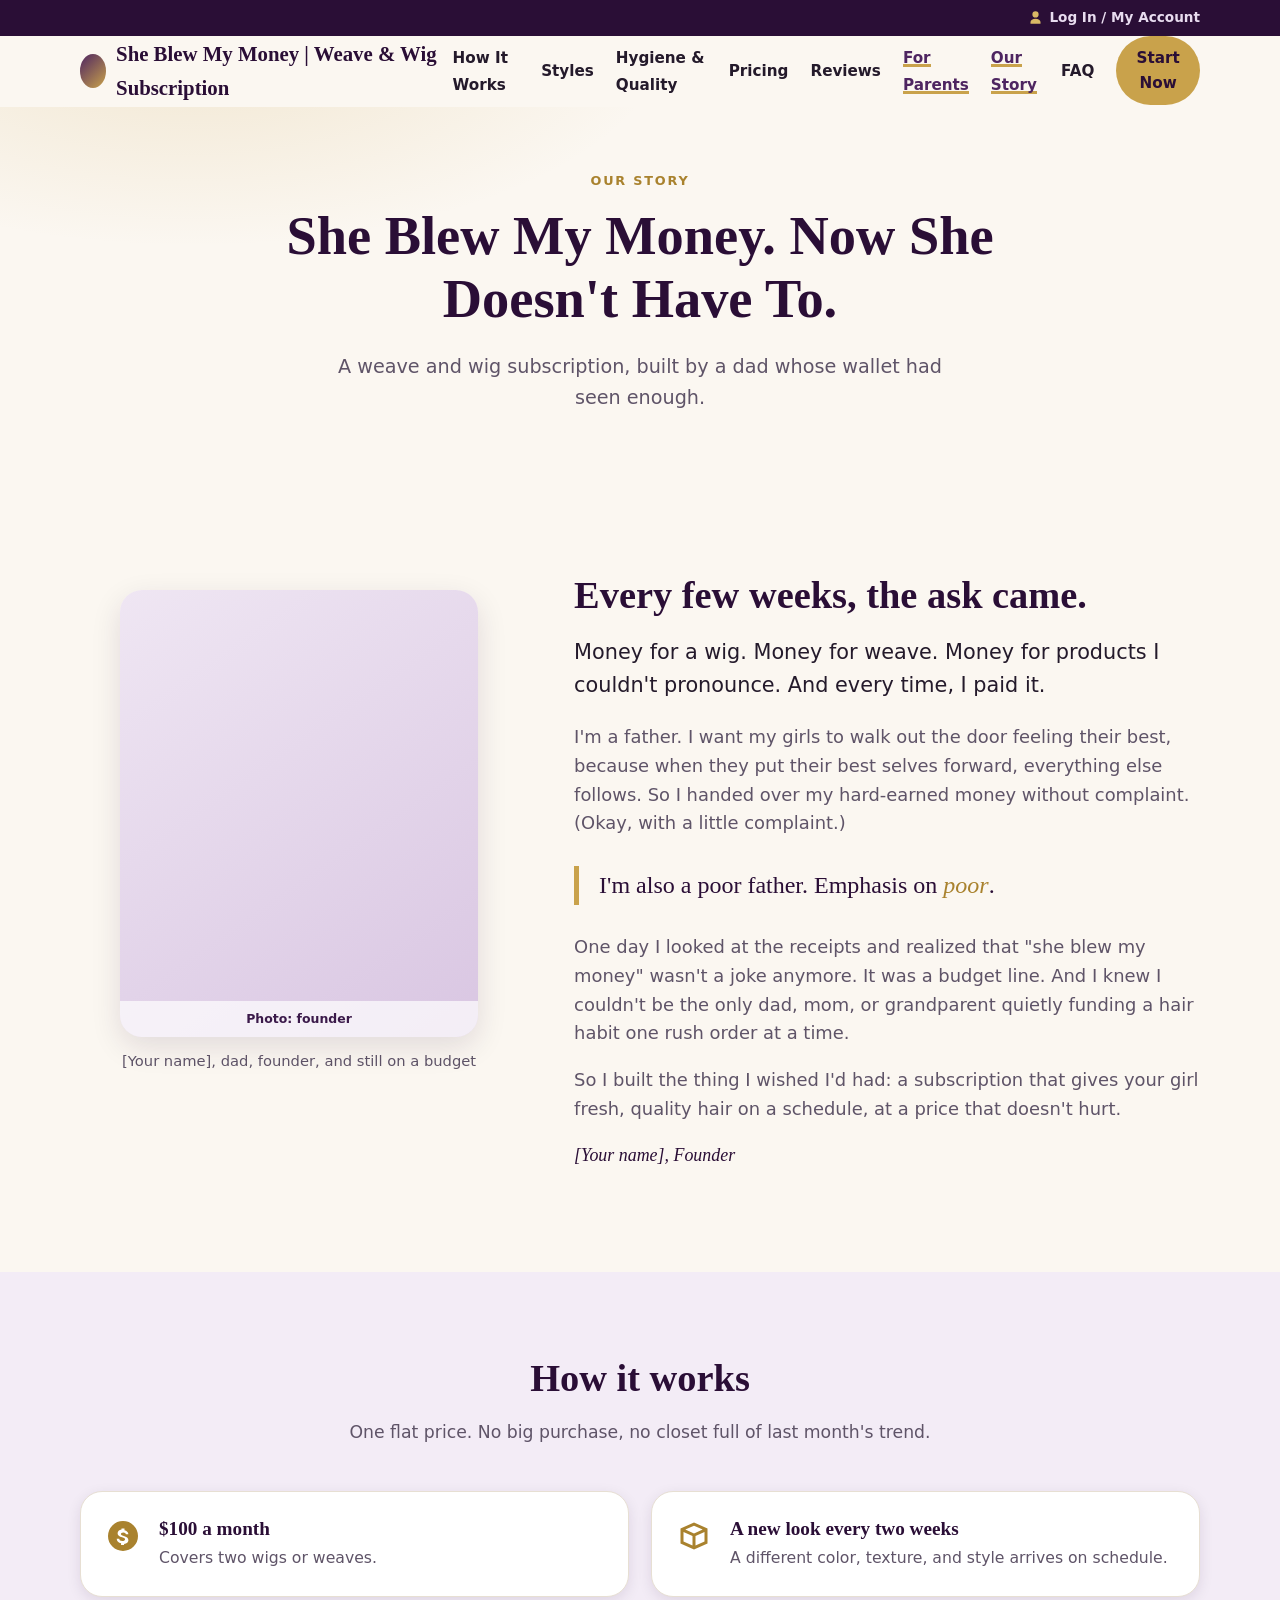
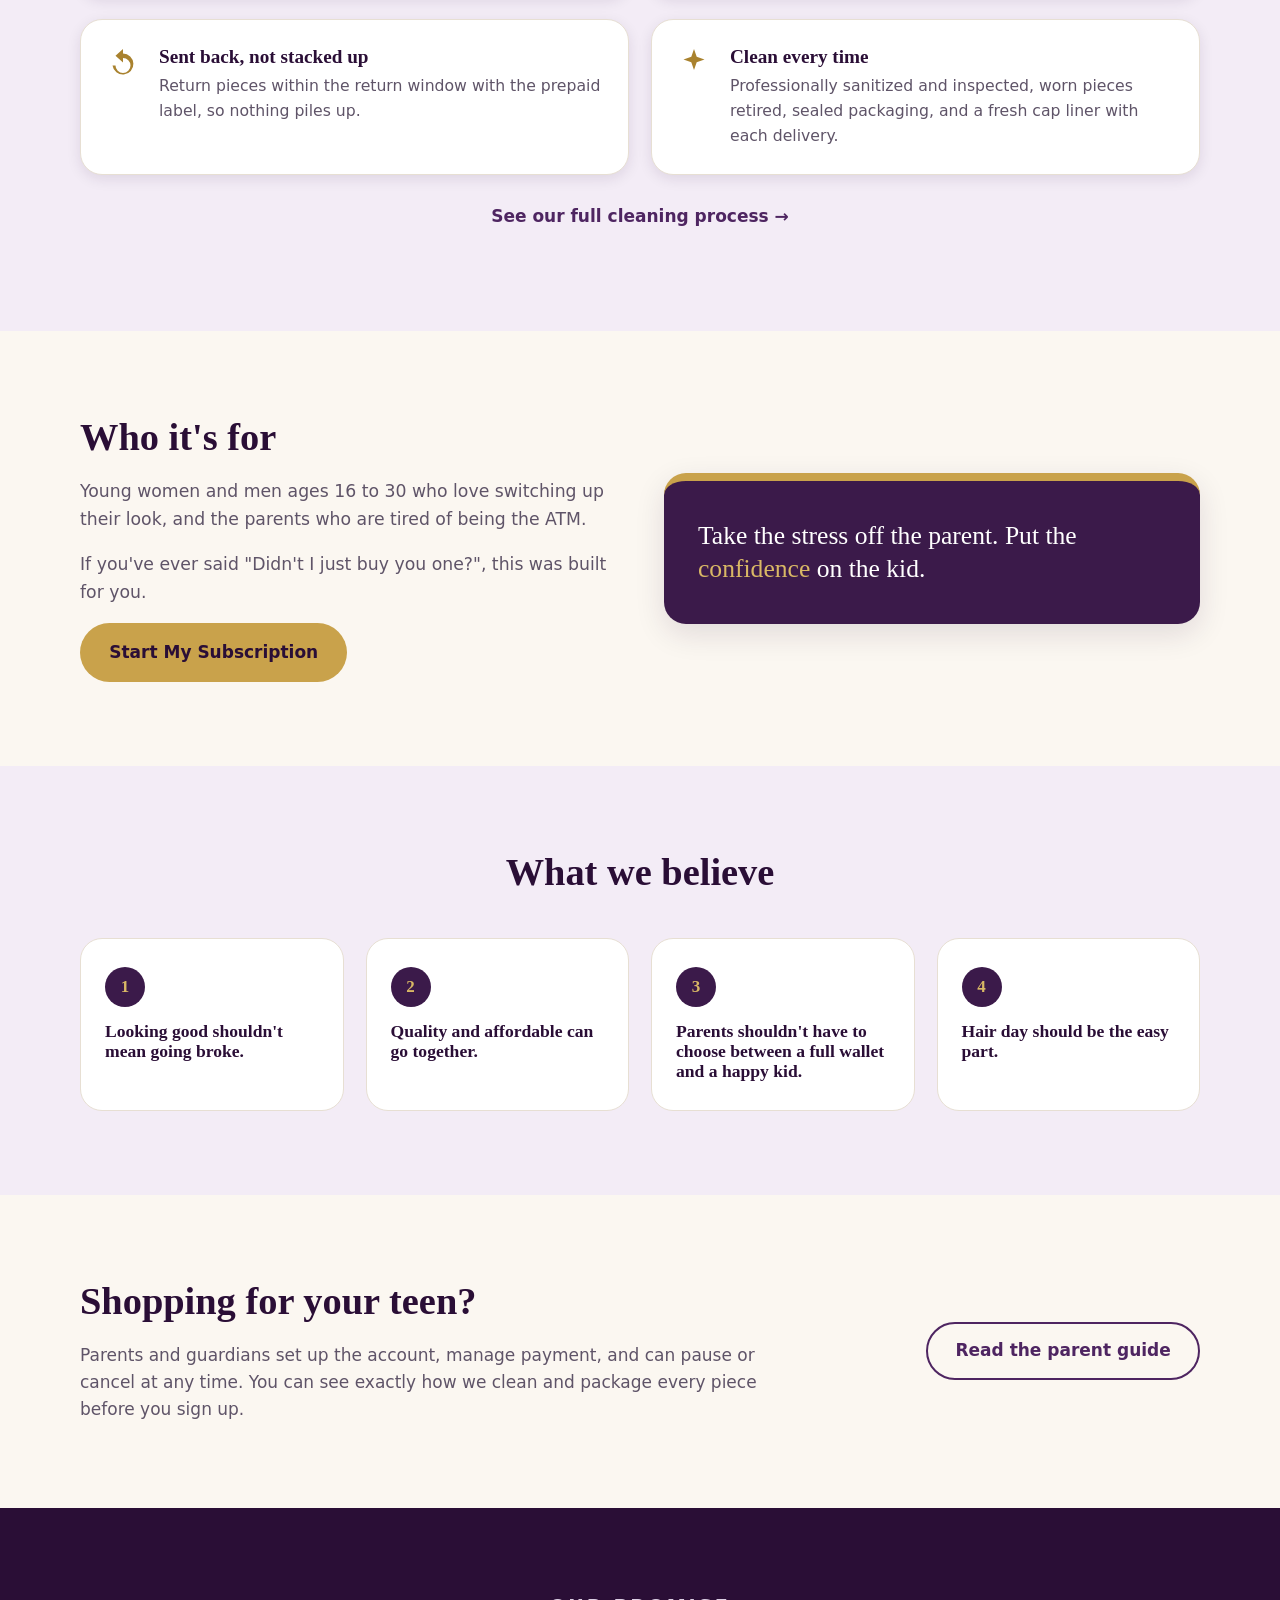
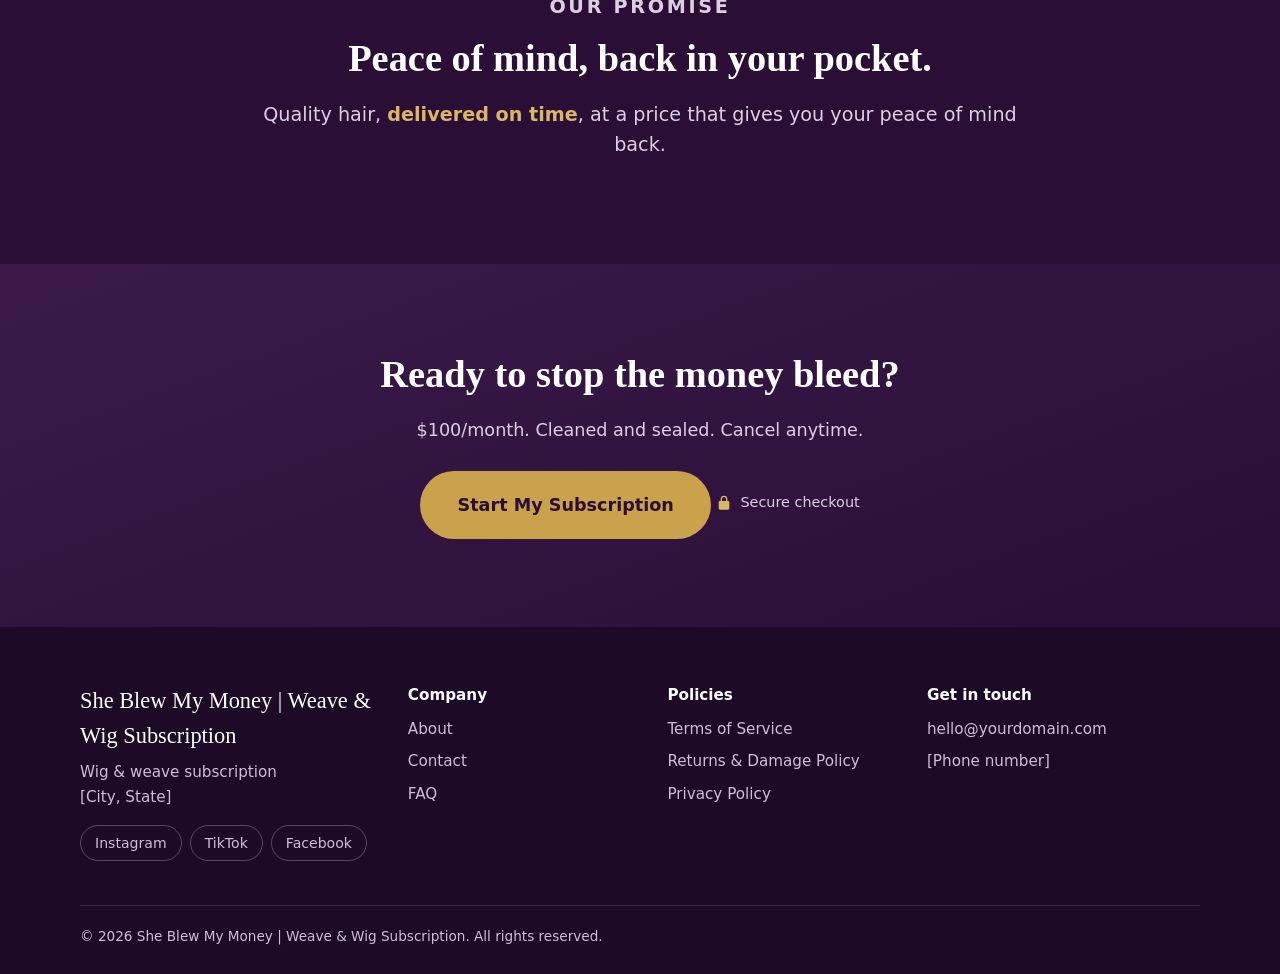
==== commit 1f05bc4c: "Update brand references in about and index pages to "She Blew My Money | Weave & Wig Subscription"" ====
--- a/about.html
+++ b/about.html
@@ -3,7 +3,7 @@
 <head>
   <meta charset="UTF-8">
   <meta name="viewport" content="width=device-width, initial-scale=1">
-  <title>Our Story | [Brand Name] Wig &amp; Weave Subscription</title>
+  <title>Our Story | She Blew My Money | Weave & Wig Subscription Wig &amp; Weave Subscription</title>
   <meta name="description" content="A dad, a budget, and a daughter's hair care bills. Read why we built a wig and weave subscription: $100/month for two pieces, a new look every two weeks.">
   <link rel="stylesheet" href="style.css">
   <script src="script.js" defer></script>
@@ -135,9 +135,9 @@
   <!-- HEADER / NAV -->
   <header class="site-header" id="top">
     <div class="container header-inner">
-      <a class="logo" href="index.html" aria-label="[Brand Name] home">
+      <a class="logo" href="index.html" aria-label="She Blew My Money | Weave & Wig Subscription home">
         <span class="logo-mark" aria-hidden="true"></span>
-        <span class="logo-text">[Brand Name]</span>
+        <span class="logo-text">She Blew My Money | Weave & Wig Subscription</span>
       </a>
 
       <button class="nav-toggle" aria-expanded="false" aria-controls="main-nav" aria-label="Open menu">
@@ -343,7 +343,7 @@
   <footer class="site-footer">
     <div class="container footer-grid">
       <div>
-        <p class="footer-brand">[Brand Name]</p>
+        <p class="footer-brand">She Blew My Money | Weave & Wig Subscription</p>
         <p class="footer-small">Wig &amp; weave subscription<br>[City, State]</p>
         <ul class="social-links" aria-label="Social media">
           <li><a href="https://www.instagram.com/" rel="noopener">Instagram</a></li>
@@ -376,7 +376,7 @@
       </div>
     </div>
     <div class="container footer-bottom">
-      <p>&copy; <span id="year">2026</span> [Brand Name]. All rights reserved.</p>
+      <p>&copy; <span id="year">2026</span> She Blew My Money | Weave & Wig Subscription. All rights reserved.</p>
     </div>
   </footer>
 
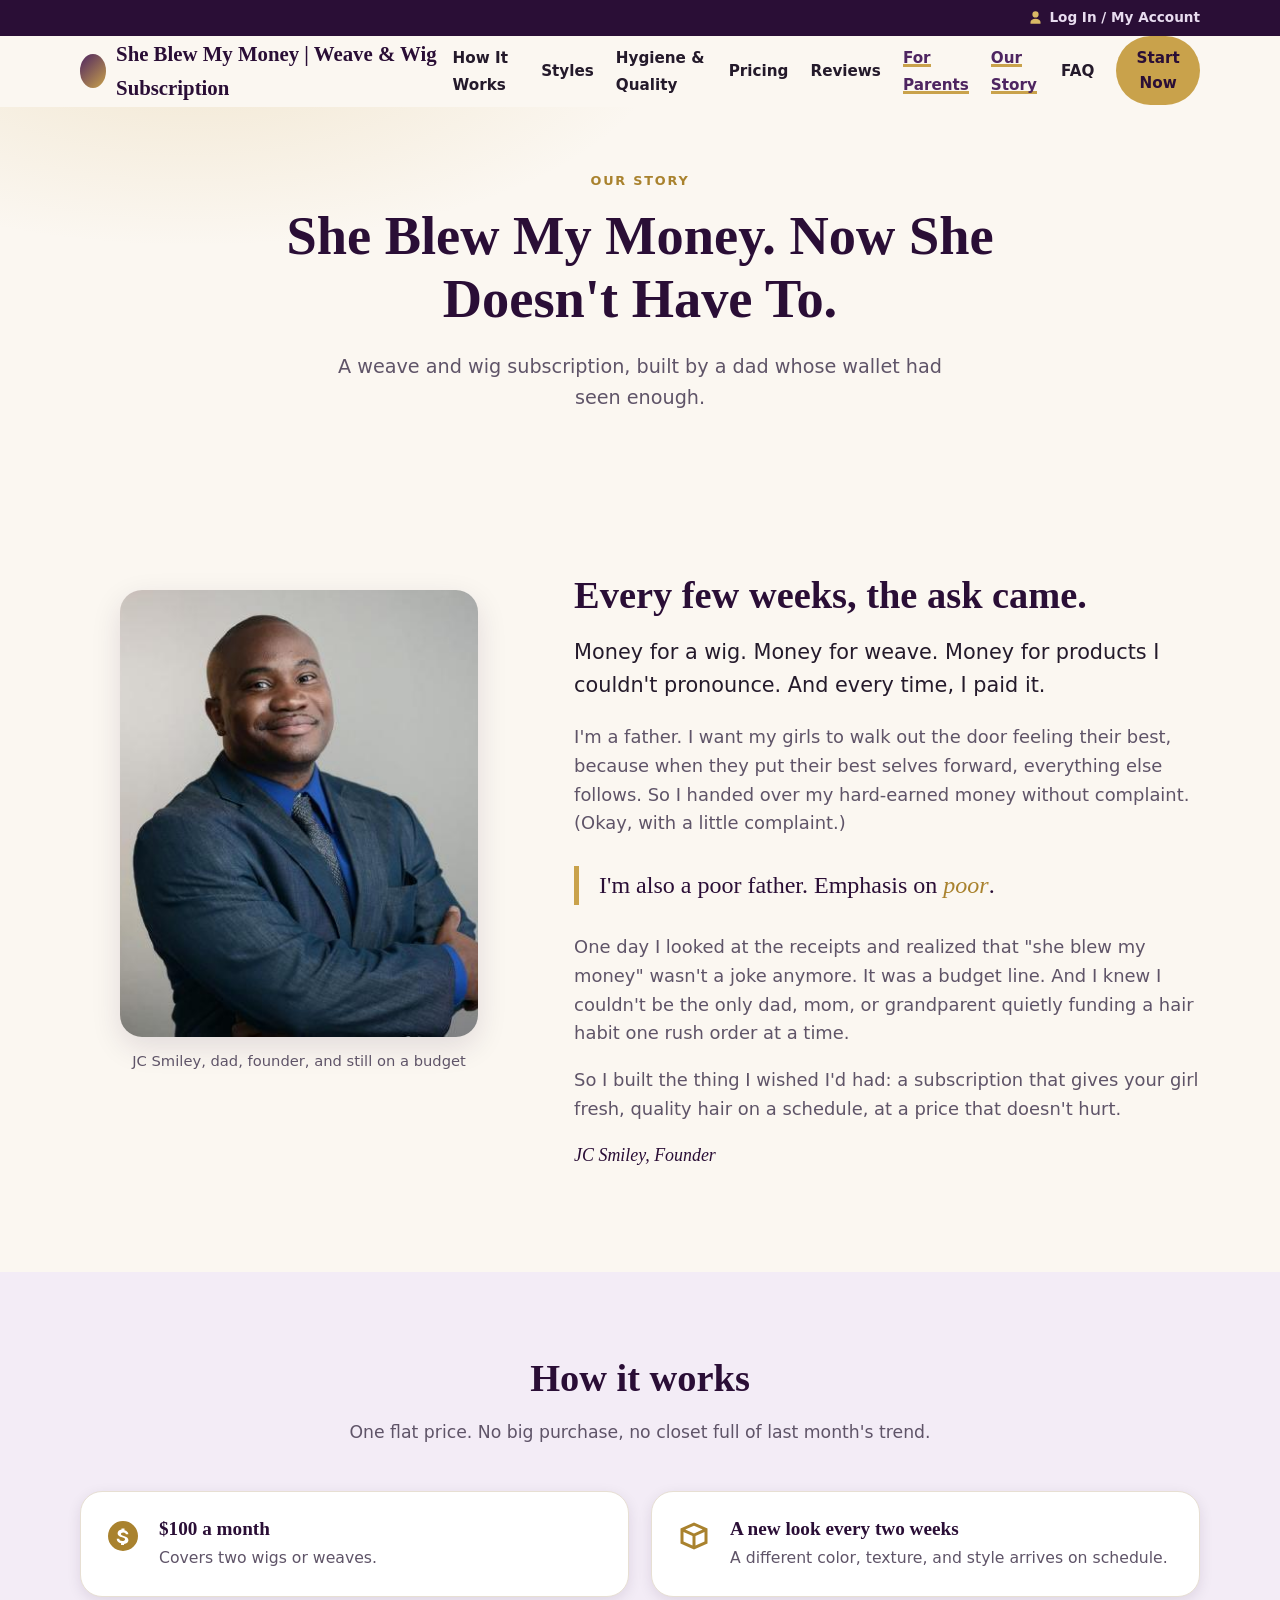
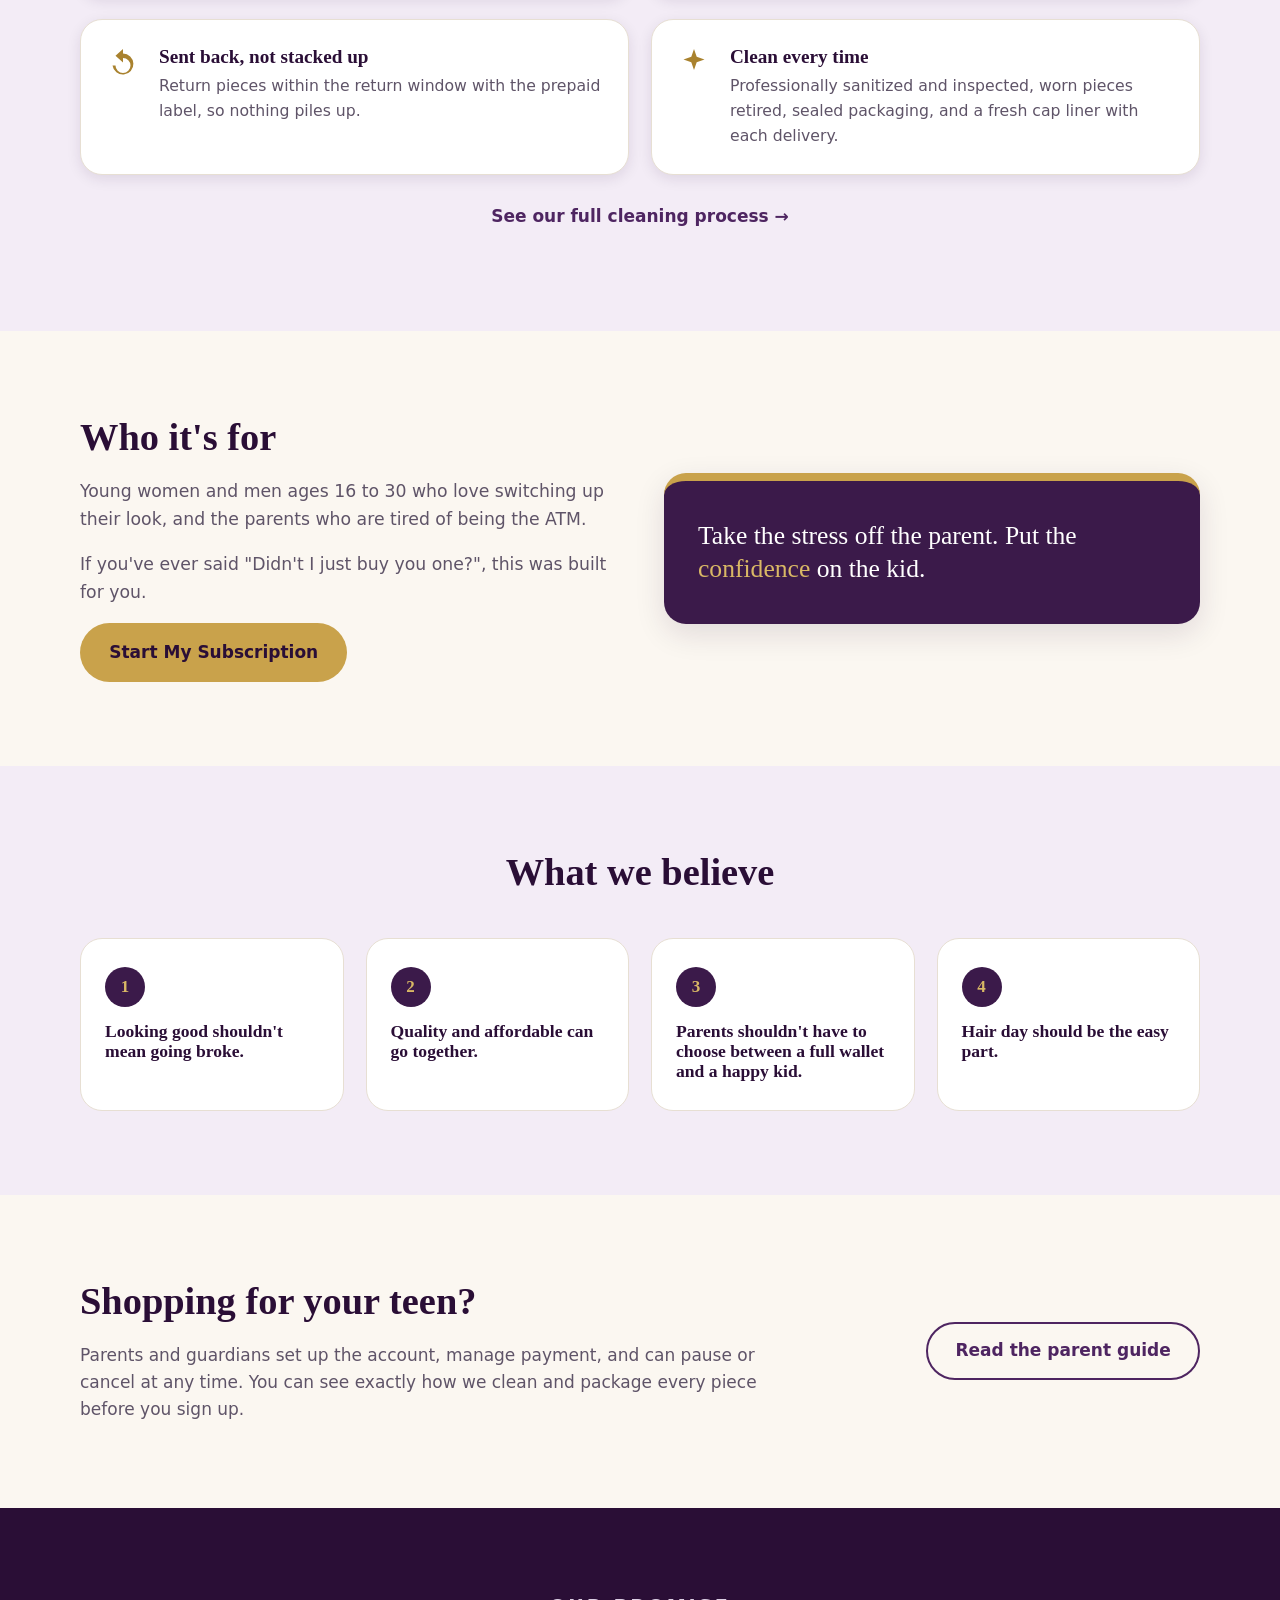
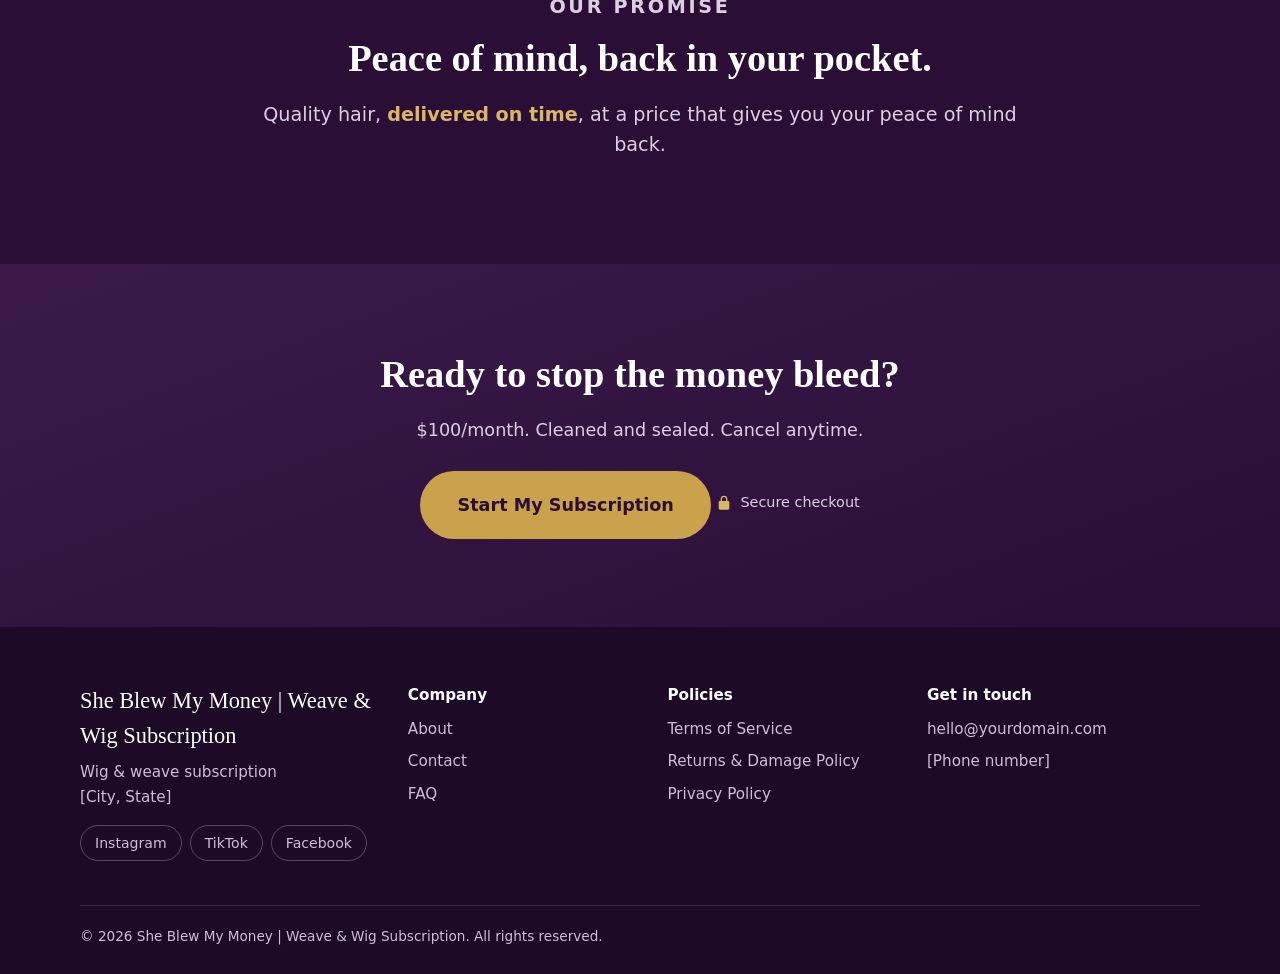
==== commit ec309770: "Update story section with founder photo and name" ====
--- a/about.html
+++ b/about.html
@@ -33,7 +33,7 @@
       align-items: start;
     }
     .story-photo { position: sticky; top: 100px; }
-    .story-photo .shape { aspect-ratio: 4 / 5; border-radius: var(--radius-lg); box-shadow: var(--shadow); }
+    .story-photo img { display: block; width: 100%; aspect-ratio: 4 / 5; object-fit: cover; border-radius: var(--radius-lg); box-shadow: var(--shadow); }
     .story-photo figcaption { margin-top: 12px; font-size: 0.92rem; color: var(--muted); text-align: center; }
     .story-copy p { font-size: 1.12rem; color: var(--muted); }
     .story-copy p.lead { font-size: 1.3rem; color: var(--ink); }
@@ -177,10 +177,9 @@
     <!-- THE STORY -->
     <section class="section" id="story">
       <div class="container story-grid">
-        <!-- Replace with a real photo of you -->
         <figure class="story-photo reveal">
-          <div class="shape" role="img" aria-label="Placeholder for founder photo" data-label="Photo: founder"></div>
-          <figcaption>[Your name], dad, founder, and still on a budget</figcaption>
+          <img src="jcsmiley.jpg" alt="JC Smiley, founder">
+          <figcaption>JC Smiley, dad, founder, and still on a budget</figcaption>
         </figure>
 
         <div class="story-copy">
@@ -206,7 +205,7 @@
             So I built the thing I wished I'd had: a subscription that gives your girl fresh, quality hair
             on a schedule, at a price that doesn't hurt.
           </p>
-          <p class="signature">[Your name], Founder</p>
+          <p class="signature">JC Smiley, Founder</p>
         </div>
       </div>
     </section>
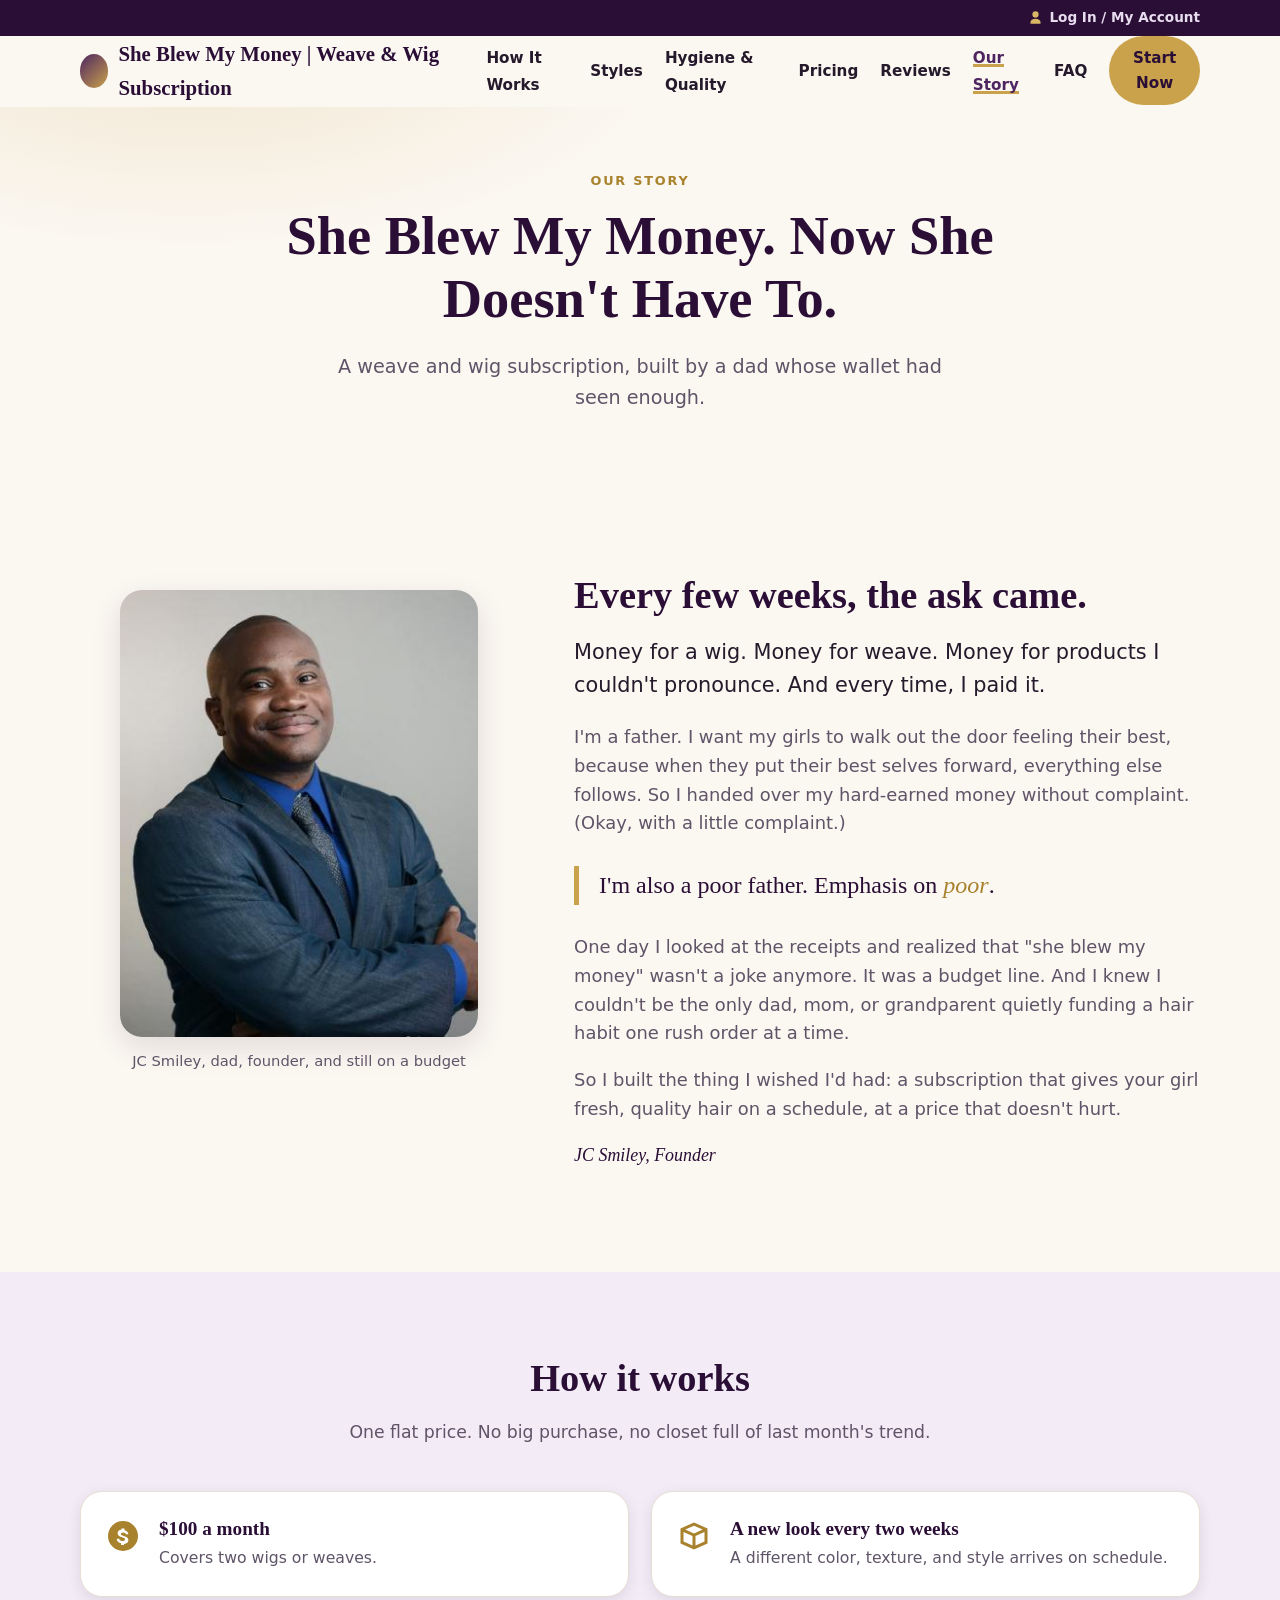
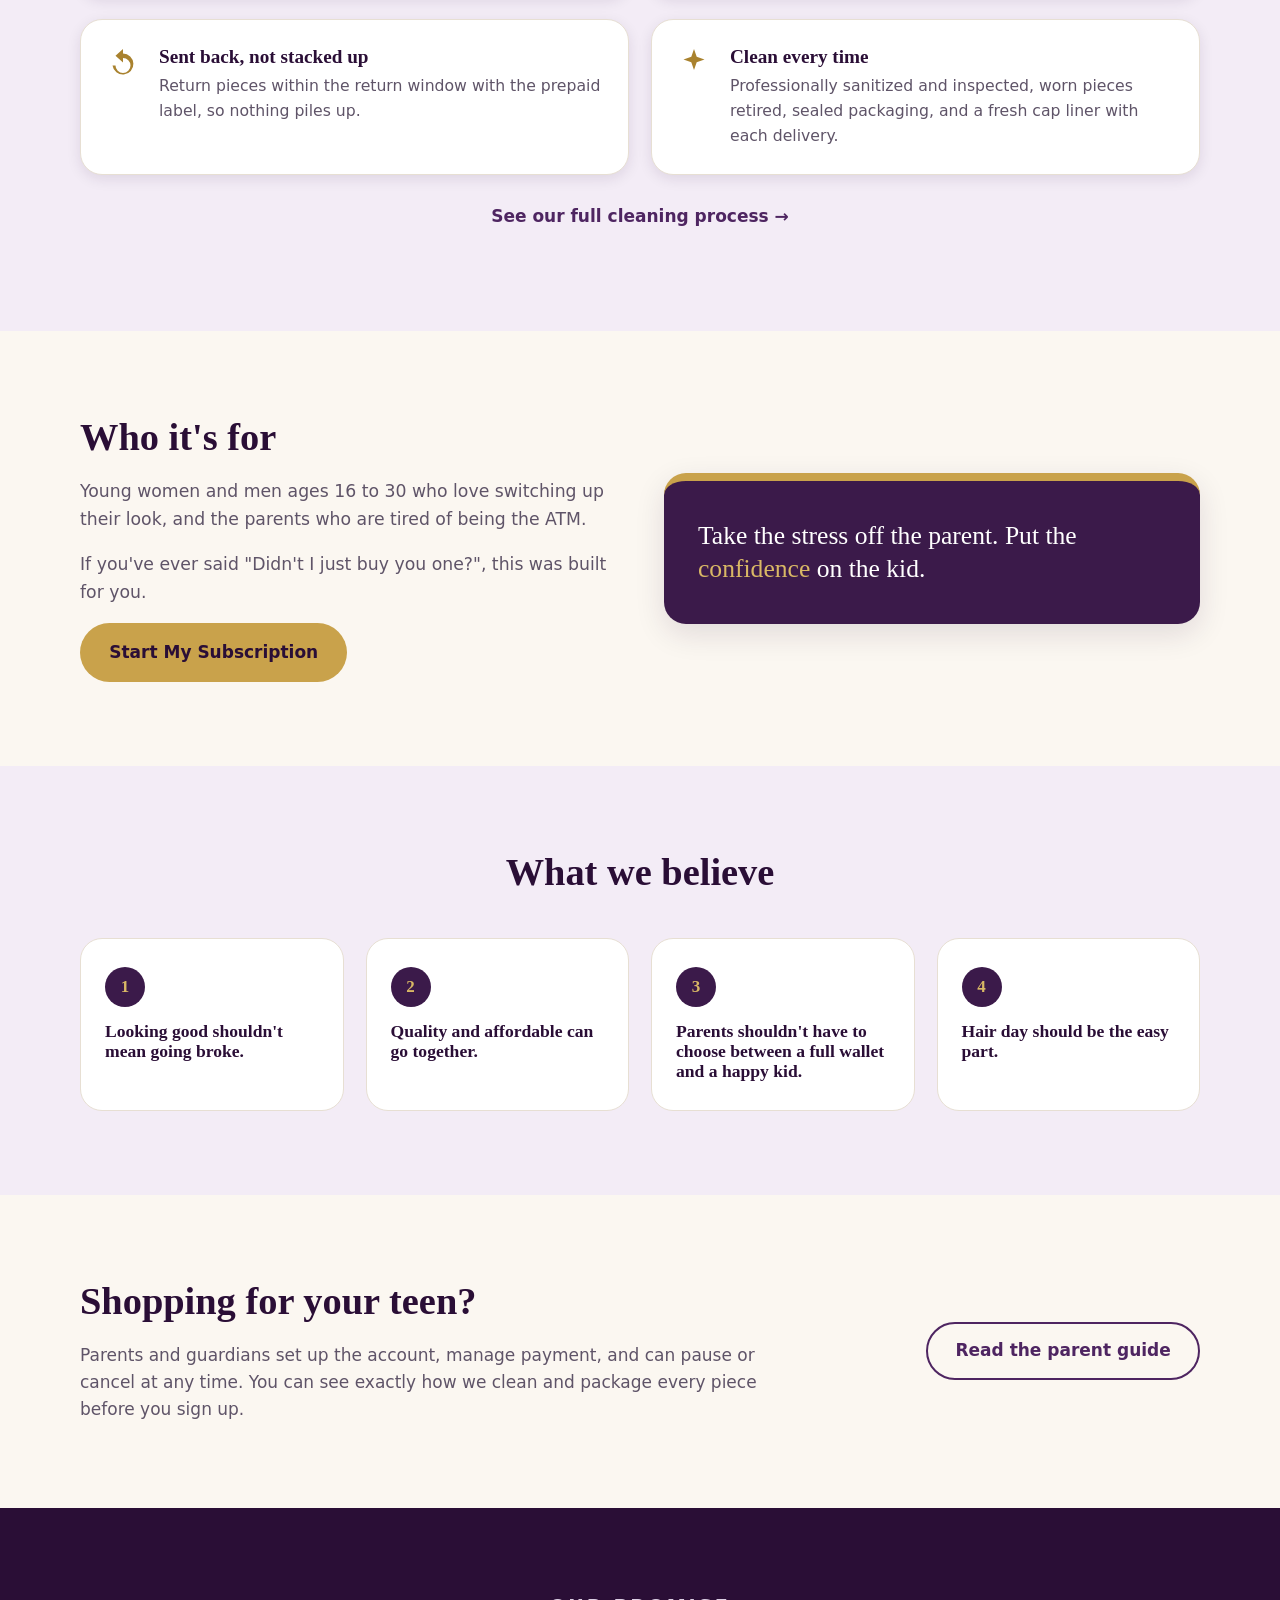
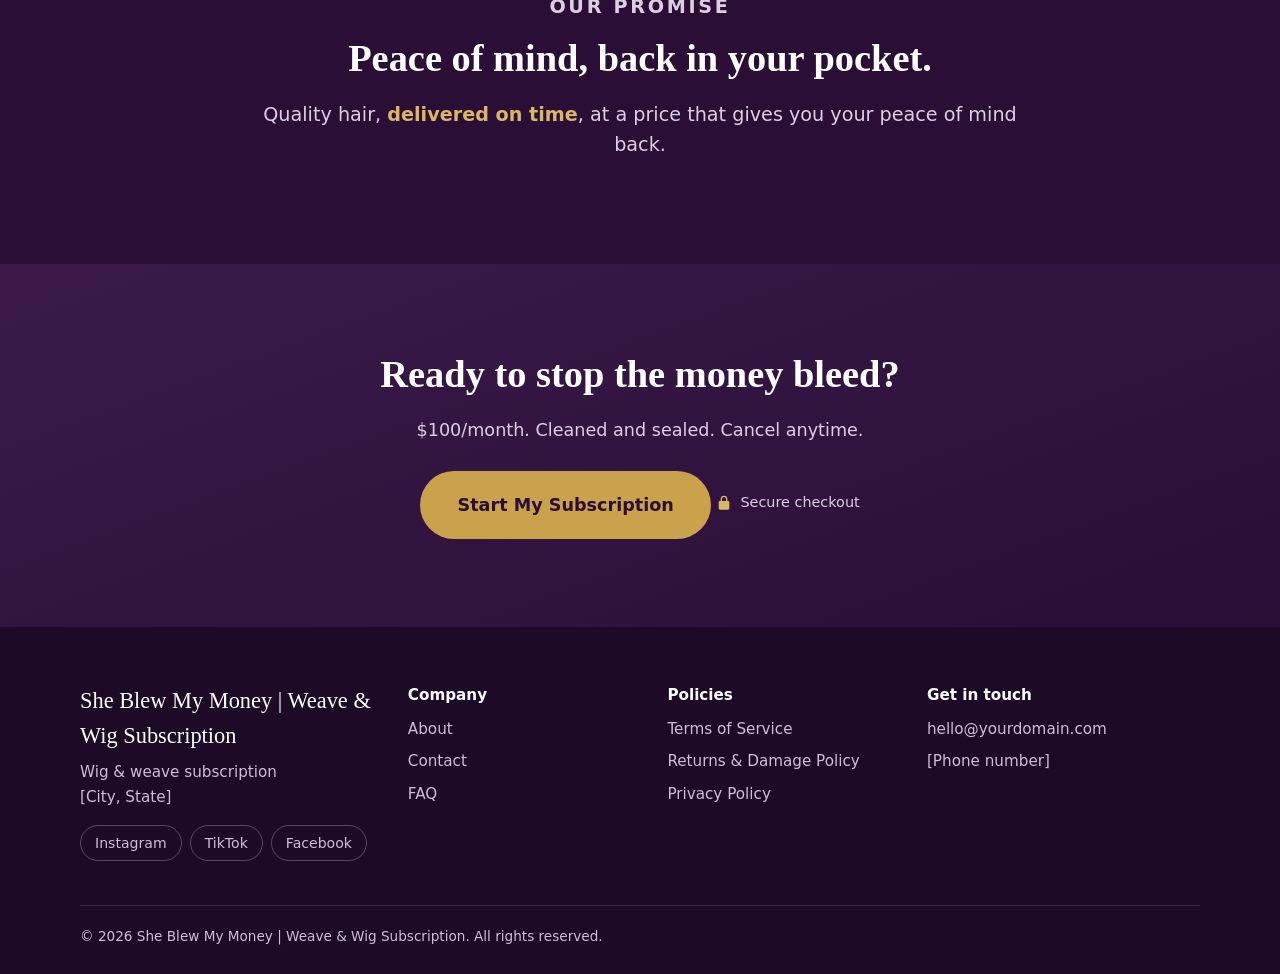
==== commit 89e86524: "Update navigation links to reflect "Our Story" instead of "For Parents"" ====
--- a/about.html
+++ b/about.html
@@ -151,7 +151,6 @@
           <li><a href="index.html#hygiene">Hygiene &amp; Quality</a></li>
           <li><a href="index.html#pricing">Pricing</a></li>
           <li><a href="index.html#reviews">Reviews</a></li>
-          <li><a href="#parents">For Parents</a></li>
           <li><a href="about.html" aria-current="true">Our Story</a></li>
           <li><a href="index.html#faq">FAQ</a></li>
           <li class="nav-account-item"><a href="/account">Log In / My Account</a></li>
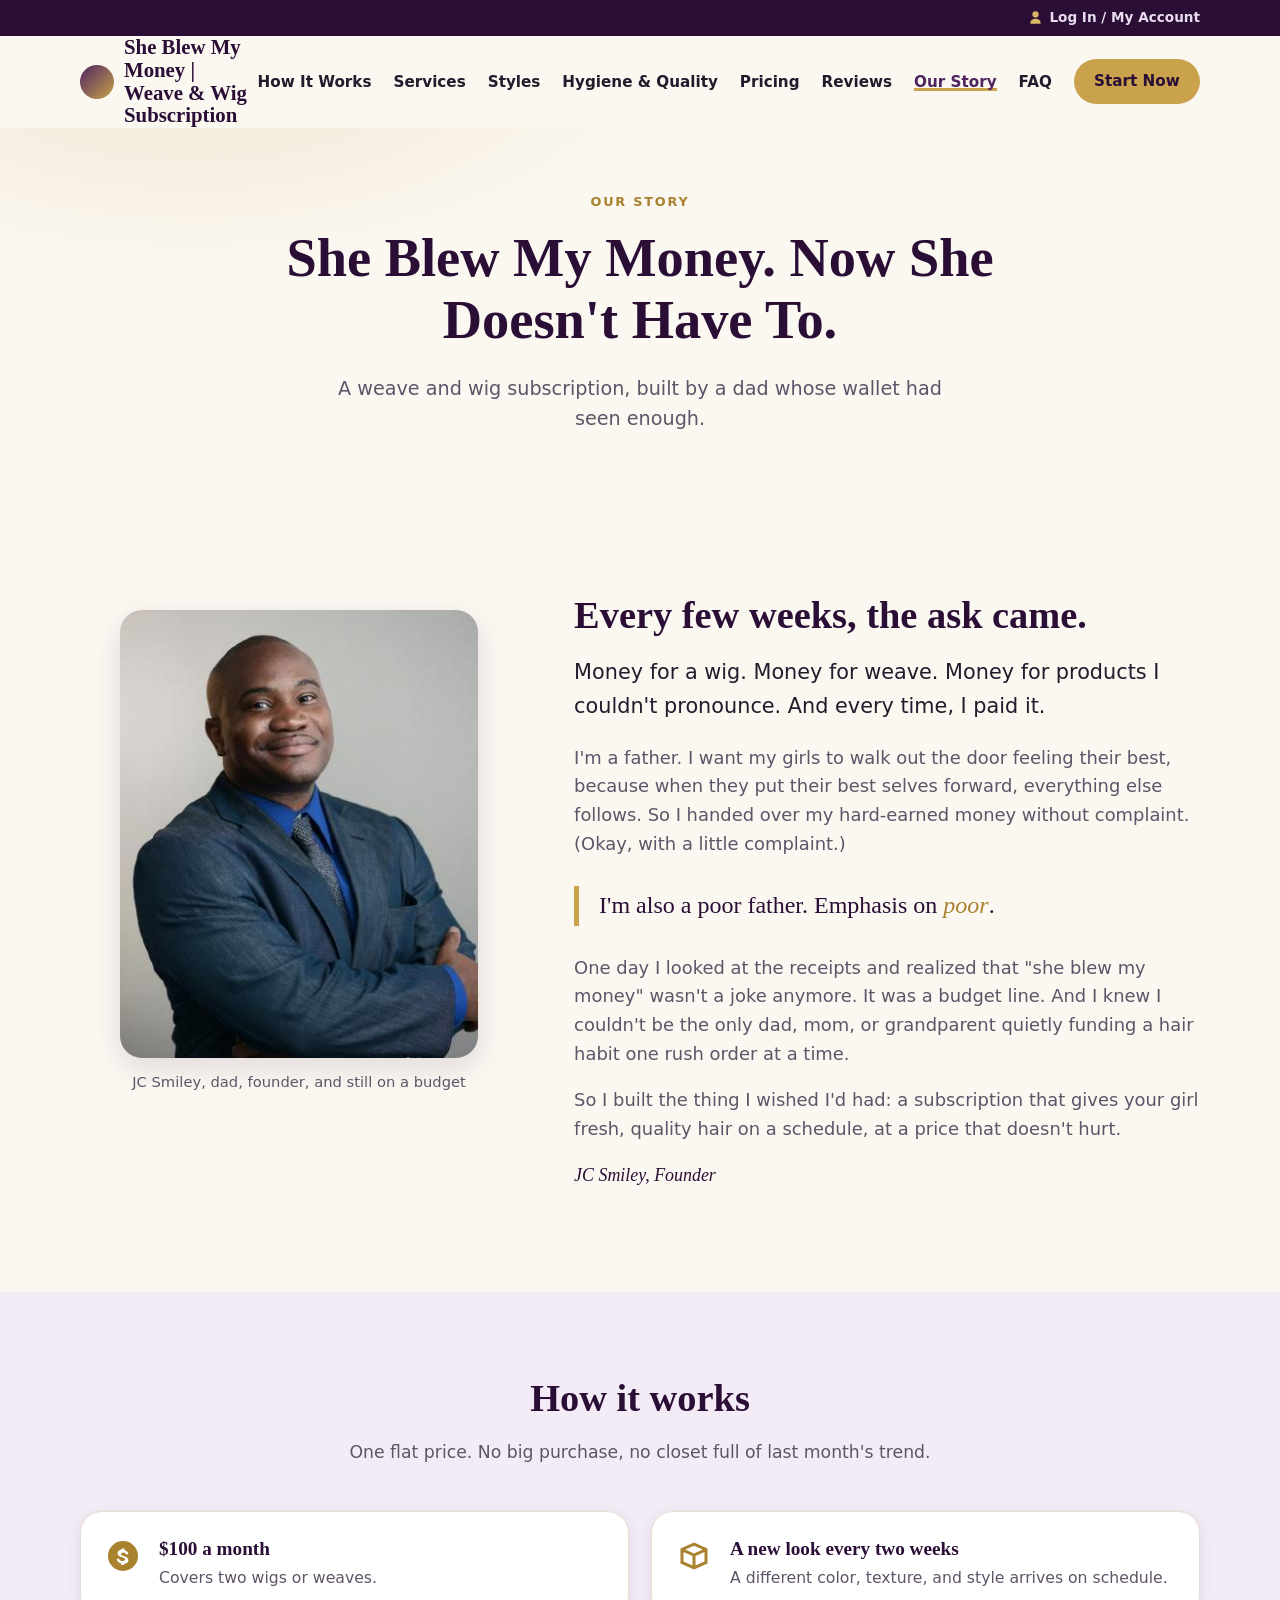
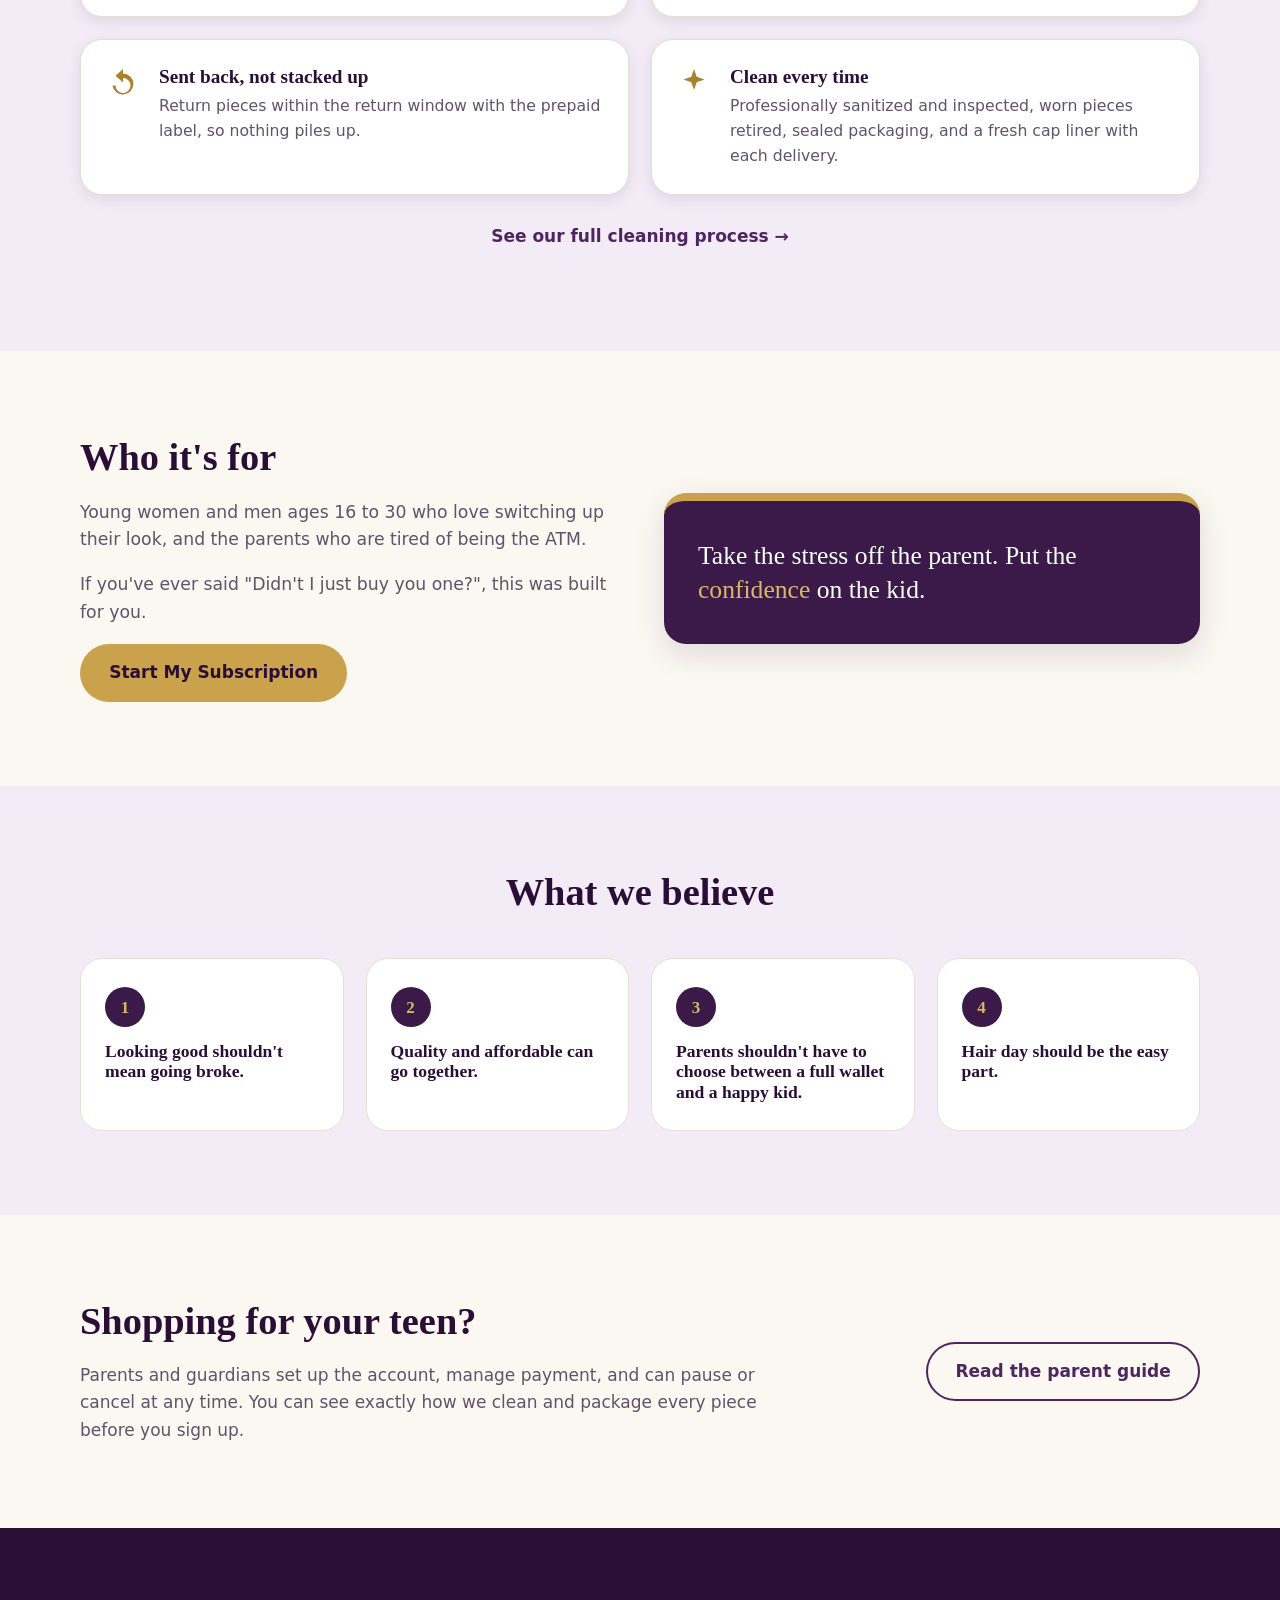
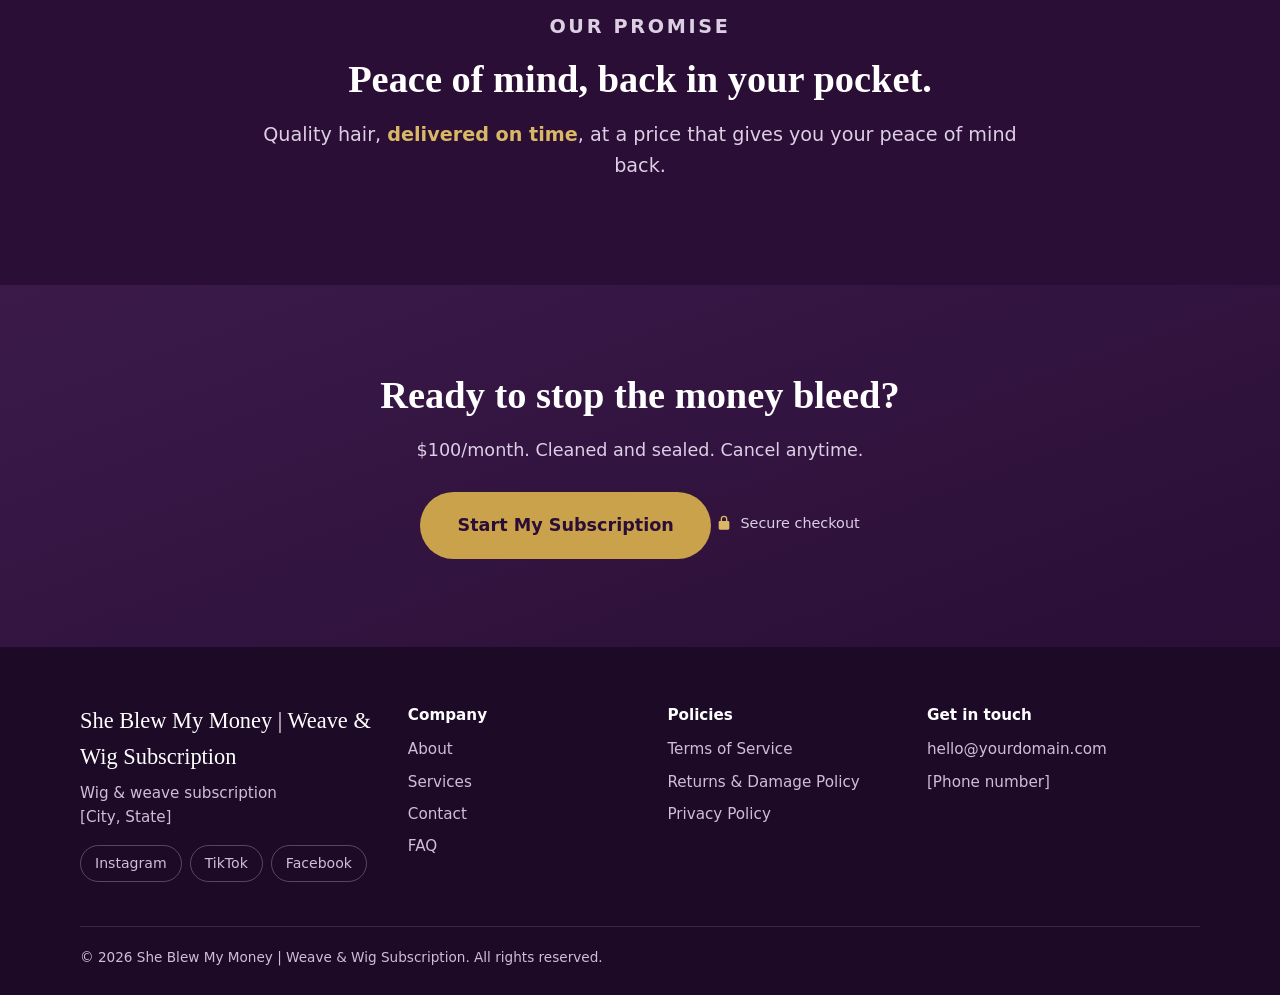
==== commit b1ad0e03: "Add "Services" link to navigation and update footer contact text" ====
--- a/about.html
+++ b/about.html
@@ -147,6 +147,7 @@
       <nav id="main-nav" class="main-nav" aria-label="Main">
         <ul>
           <li><a href="index.html#how-it-works">How It Works</a></li>
+          <li><a href="services.html">Services</a></li>
           <li><a href="index.html#styles">Styles</a></li>
           <li><a href="index.html#hygiene">Hygiene &amp; Quality</a></li>
           <li><a href="index.html#pricing">Pricing</a></li>
@@ -353,6 +354,7 @@
         <p class="footer-title">Company</p>
         <ul>
           <li><a href="about.html">About</a></li>
+          <li><a href="services.html">Services</a></li>
           <li><a href="/contact">Contact</a></li>
           <li><a href="/faq">FAQ</a></li>
         </ul>
--- a/style.css
+++ b/style.css
@@ -112,16 +112,18 @@
 
 .logo { display: flex; align-items: center; gap: 10px; text-decoration: none; }
 .logo-mark {
+  flex: none;
   width: 34px; height: 34px; border-radius: 50%;
   background: linear-gradient(135deg, var(--plum-700), var(--gold-500));
 }
-.logo-text { font-family: var(--font-head); font-size: 1.3rem; font-weight: 700; color: var(--plum-900); }
+.logo-text { display: flex; flex-direction: column; font-family: var(--font-head); font-size: 1.3rem; font-weight: 700; line-height: 1.1; color: var(--plum-900); }
 
 .main-nav ul { display: flex; align-items: center; gap: 22px; }
-.main-nav a { text-decoration: none; color: var(--ink); font-weight: 600; font-size: 0.95rem; }
+.main-nav a { text-decoration: none; color: var(--ink); font-weight: 600; font-size: 0.95rem; white-space: nowrap; }
 .main-nav a:hover { color: var(--plum-700); }
 .main-nav a.btn { color: var(--plum-900); }
-.main-nav a[aria-current="true"]:not(.btn) { color: var(--plum-700); box-shadow: inset 0 -3px 0 var(--gold-500); }
+.main-nav a[aria-current="true"]:not(.btn),
+.main-nav a[aria-current="page"]:not(.btn) { color: var(--plum-700); box-shadow: inset 0 -3px 0 var(--gold-500); }
 .nav-account-item { display: none; }
 
 .nav-toggle { display: none; background: none; border: 0; padding: 10px; cursor: pointer; }
@@ -287,14 +289,16 @@
 .field-label { display: block; font-weight: 600; margin-bottom: 8px; }
 .input-wrap { position: relative; max-width: 220px; margin-bottom: 22px; }
 .input-prefix { position: absolute; left: 16px; top: 50%; transform: translateY(-50%); font-weight: 700; color: var(--plum-800); }
-#retail-price {
+#retail-price,
+#plan-select {
   width: 100%;
   padding: 14px 16px 14px 34px;
   font-size: 1.2rem; font-weight: 700;
   border-radius: 12px; border: 2px solid transparent;
   background: var(--white); color: var(--plum-900);
 }
-#retail-price:focus { border-color: var(--gold-500); outline: none; }
+#retail-price:focus,
+#plan-select:focus { border-color: var(--gold-500); outline: none; }
 
 .compare { display: grid; grid-template-columns: 1fr 1fr; gap: 14px; margin-bottom: 18px; }
 .compare-col { background: rgba(255, 255, 255, 0.08); border-radius: var(--radius); padding: 18px; text-align: center; }
@@ -416,7 +420,13 @@
   .footer-grid { grid-template-columns: 1fr 1fr; }
 }
 
-@media (max-width: 880px) {
+/* Tighten the menu a little on mid-size screens */
+@media (max-width: 1180px) {
+  .main-nav ul { gap: 18px; }
+}
+
+/* Switch to the menu button before the nav gets crowded */
+@media (max-width: 1100px) {
   .nav-toggle { display: block; }
   .main-nav {
     position: absolute;
@@ -434,7 +444,9 @@
   .nav-account-item { display: block; }
   .main-nav .nav-cta-item { margin-top: 14px; }
   .main-nav .nav-cta-item a { border: 0; }
-
+}
+
+@media (max-width: 880px) {
   .hero-grid, .pricing-grid, .founder { grid-template-columns: 1fr; }
   .hero-visual { min-height: 360px; }
   .steps, .review-grid { grid-template-columns: 1fr; }
@@ -459,3 +471,344 @@
   .reveal { opacity: 1; transform: none; transition: none; }
   .btn { transition: none; }
 }
+
+/* ==========================================================
+   Contact page
+   ========================================================== */
+.visually-hidden {
+  position: absolute; width: 1px; height: 1px; margin: -1px; padding: 0;
+  overflow: hidden; clip: rect(0 0 0 0); white-space: nowrap; border: 0;
+}
+.skip-link {
+  position: absolute; left: -9999px; top: 8px; z-index: 100;
+  background: var(--gold-500); color: var(--plum-900);
+  font-weight: 700; padding: 10px 16px; border-radius: 999px; text-decoration: none;
+}
+.skip-link:focus { left: 12px; }
+
+.page-hero {
+  padding: 44px 0 56px;
+  background:
+    radial-gradient(900px 400px at 85% -10%, rgba(201, 162, 75, 0.2), transparent 60%),
+    var(--cream);
+}
+.page-hero h1 { max-width: 16em; }
+.page-hero .subhead { margin-bottom: 18px; }
+
+.breadcrumb { display: flex; flex-wrap: wrap; gap: 6px; font-size: 0.9rem; color: var(--muted); margin-bottom: 20px; }
+.breadcrumb li + li::before { content: "\203A"; margin-right: 6px; color: var(--gold-600); }
+.breadcrumb a { color: var(--muted); }
+.breadcrumb [aria-current="page"] { color: var(--plum-900); font-weight: 600; }
+
+/* Contact method cards */
+.contact-grid { display: grid; grid-template-columns: repeat(3, 1fr); gap: 24px; }
+.contact-card {
+  background: var(--white);
+  border: 1px solid var(--line);
+  border-radius: var(--radius-lg);
+  padding: 30px 26px;
+  box-shadow: var(--shadow-sm);
+  display: flex; flex-direction: column; align-items: flex-start; gap: 6px;
+}
+.contact-icon {
+  display: grid; place-content: center;
+  width: 48px; height: 48px; border-radius: 50%;
+  background: var(--plum-800); margin-bottom: 10px;
+}
+.contact-icon .icon { width: 24px; height: 24px; fill: var(--gold-400); }
+.contact-card h3 { margin: 0; }
+.contact-value {
+  font-family: var(--font-head); font-size: 1.35rem; font-weight: 700;
+  color: var(--plum-900); text-decoration: none; overflow-wrap: anywhere; margin: 0;
+}
+a.contact-value:hover { text-decoration: underline; }
+.contact-note { color: var(--muted); font-size: 0.95rem; margin: 0; }
+.contact-actions { margin-top: auto; padding-top: 16px; display: flex; flex-wrap: wrap; align-items: center; gap: 12px; }
+.copy-btn {
+  cursor: pointer; font: inherit; font-weight: 700; font-size: 0.9rem;
+  padding: 0.5em 1.1em; border-radius: 999px;
+  border: 2px solid var(--plum-700); background: transparent; color: var(--plum-700);
+  transition: background 0.15s ease, color 0.15s ease;
+}
+.copy-btn:hover { background: var(--plum-700); color: var(--white); }
+.copy-btn[hidden] { display: none; }
+
+/* Who + hours */
+.contact-split { display: grid; grid-template-columns: 1fr 1fr; gap: 28px; align-items: stretch; }
+.who-card, .hours-card {
+  background: var(--white);
+  border: 1px solid var(--line);
+  border-radius: var(--radius-lg);
+  padding: 34px 30px;
+  box-shadow: var(--shadow-sm);
+}
+.who-card { display: flex; gap: 22px; align-items: flex-start; }
+.who-card .shape-avatar { width: 96px; height: 96px; }
+.who-card h2, .hours-card h2 { font-size: 1.6rem; margin-bottom: 0.25em; }
+.who-sub { font-weight: 600; color: var(--plum-700); }
+.who-card p:last-child { color: var(--muted); margin-bottom: 0; }
+
+.status-badge {
+  display: inline-flex; align-items: center; gap: 8px;
+  padding: 7px 14px; margin: 6px 0 4px;
+  border-radius: 999px; font-weight: 700; font-size: 0.9rem;
+  background: var(--plum-100); color: var(--plum-800);
+}
+.status-badge::before { content: ""; width: 9px; height: 9px; border-radius: 50%; background: var(--gold-600); }
+.status-badge[data-state="open"] { background: #e3f3ea; color: #1f6b46; }
+.status-badge[data-state="open"]::before { background: var(--success); }
+
+.hours-table { width: 100%; border-collapse: collapse; margin: 14px 0 12px; }
+.hours-table th, .hours-table td { padding: 12px 14px; border-bottom: 1px solid var(--line); }
+.hours-table th { text-align: left; font-weight: 600; }
+.hours-table td { text-align: right; color: var(--muted); }
+.hours-table tr.is-today th, .hours-table tr.is-today td { background: var(--plum-100); color: var(--plum-900); font-weight: 700; }
+.hours-note { font-size: 0.88rem; color: var(--muted); margin: 0; }
+
+/* Quick answers */
+.help-grid { display: grid; grid-template-columns: repeat(3, 1fr); gap: 20px; }
+.help-card {
+  display: block; background: var(--white);
+  border: 1px solid var(--line); border-radius: var(--radius);
+  padding: 22px 24px; text-decoration: none; color: var(--ink);
+  transition: transform 0.15s ease, box-shadow 0.15s ease;
+}
+.help-card:hover { transform: translateY(-3px); box-shadow: var(--shadow-sm); }
+.help-card strong { display: block; font-family: var(--font-head); font-size: 1.1rem; color: var(--plum-900); margin-bottom: 4px; }
+.help-card span { color: var(--muted); font-size: 0.95rem; }
+.help-card em { display: block; margin-top: 10px; font-style: normal; font-weight: 700; color: var(--plum-700); }
+
+/* Closing CTA with two buttons */
+.cta-actions { display: flex; flex-wrap: wrap; justify-content: center; gap: 14px; margin-top: 10px; }
+.final-cta .cta-actions .btn { margin-top: 0; }
+.btn-outline-light { border-color: rgba(255, 255, 255, 0.65); color: var(--white); background: transparent; }
+.btn-outline-light:hover { background: var(--white); color: var(--plum-900); }
+
+@media (max-width: 880px) {
+  .contact-grid, .help-grid, .contact-split { grid-template-columns: 1fr; }
+}
+@media (max-width: 640px) {
+  .page-hero { padding: 32px 0 44px; }
+  .who-card { flex-direction: column; }
+  .who-card, .hours-card { padding: 26px 22px; }
+  .cta-actions .btn { width: 100%; }
+}
+@media (prefers-reduced-motion: reduce) {
+  .help-card, .copy-btn { transition: none; }
+}
+
+/* ==========================================================
+   Services page
+   ========================================================== */
+[hidden] { display: none !important; }
+h4 { font-family: var(--font-head); color: var(--plum-900); line-height: 1.2; margin: 0 0 0.4em; font-size: 1.15rem; }
+
+/* Chips (jump links and filter buttons) */
+.chip-row, .style-filter { display: flex; flex-wrap: wrap; gap: 10px; }
+.style-filter { justify-content: center; margin-bottom: 36px; }
+.chip {
+  display: inline-block;
+  padding: 8px 18px;
+  border: 2px solid var(--plum-700);
+  border-radius: 999px;
+  background: transparent;
+  color: var(--plum-700);
+  font: inherit; font-weight: 700; font-size: 0.92rem;
+  text-decoration: none; cursor: pointer;
+  transition: background 0.15s ease, color 0.15s ease;
+}
+.chip:hover { background: var(--plum-700); color: var(--white); }
+.chip[aria-pressed="true"] { background: var(--plum-800); border-color: var(--plum-800); color: var(--gold-400); }
+
+/* Plan cards */
+.plan-group + .plan-group, .style-group + .style-group { margin-top: 56px; }
+.plan-group-title { display: flex; flex-wrap: wrap; align-items: baseline; gap: 6px 16px; margin-bottom: 20px; }
+.plan-group-title h3 { font-size: 1.6rem; margin: 0; }
+.plan-group-title p { margin: 0; color: var(--muted); }
+
+.plan-grid, .service-grid { display: grid; grid-template-columns: repeat(3, 1fr); gap: 24px; }
+.plan-card {
+  display: flex; flex-direction: column;
+  background: var(--white);
+  border: 1px solid var(--line);
+  border-top: 6px solid var(--plum-700);
+  border-radius: var(--radius-lg);
+  padding: 28px 26px;
+  box-shadow: var(--shadow-sm);
+}
+.plan-card[data-hair="human"] { border-top-color: var(--gold-500); }
+.plan-tag {
+  align-self: flex-start;
+  padding: 4px 12px; margin-bottom: 14px;
+  border-radius: 999px;
+  background: var(--plum-100); color: var(--plum-800);
+  font-size: 0.76rem; font-weight: 700; letter-spacing: 0.06em; text-transform: uppercase;
+}
+.plan-card[data-hair="human"] .plan-tag { background: #f6ecd0; color: #6f5517; }
+.plan-name { font-size: 1.35rem; margin-bottom: 0.1em; }
+.plan-price { font-family: var(--font-head); font-size: 2.9rem; font-weight: 700; color: var(--plum-900); line-height: 1.05; margin: 8px 0 4px; }
+.plan-price .per { font-family: var(--font-body); font-size: 1rem; font-weight: 600; color: var(--muted); }
+.plan-equiv { margin: 0 0 8px; font-size: 0.9rem; font-weight: 600; color: var(--plum-700); }
+.plan-desc { color: var(--muted); }
+.plan-note {
+  margin: 0 0 14px; padding: 8px 12px;
+  border-radius: 10px; background: var(--plum-100);
+  font-size: 0.88rem; font-weight: 700; color: var(--plum-800);
+}
+.plan-list { margin: 6px 0 24px; }
+.plan-card .btn { margin-top: auto; }
+
+.plan-help {
+  display: flex; flex-direction: column; justify-content: center; align-items: flex-start; gap: 6px;
+  background: linear-gradient(160deg, var(--plum-800), var(--plum-900));
+  border-radius: var(--radius-lg);
+  padding: 30px 26px;
+  color: var(--white);
+}
+.plan-help h3 { color: var(--white); margin-bottom: 0.2em; }
+.plan-help p { color: #dccfe4; margin-bottom: 14px; }
+
+/* Price comparison table */
+.price-table {
+  width: 100%;
+  border-collapse: separate; border-spacing: 0;
+  background: var(--white);
+  border: 1px solid var(--line);
+  border-radius: var(--radius-lg);
+  overflow: hidden;
+  box-shadow: var(--shadow-sm);
+}
+.price-table th, .price-table td { padding: 18px 20px; text-align: left; vertical-align: top; border-bottom: 1px solid var(--line); }
+.price-table thead th {
+  background: var(--plum-800); color: var(--white);
+  font-size: 0.82rem; letter-spacing: 0.06em; text-transform: uppercase; border-bottom: 0;
+}
+.price-table tbody th { font-weight: 700; color: var(--plum-900); }
+.price-table tbody tr:last-child th, .price-table tbody tr:last-child td { border-bottom: 0; }
+.price-table td strong { color: var(--plum-900); }
+.price-table small { color: var(--muted); }
+.table-note { margin: 14px 4px 0; font-size: 0.88rem; color: var(--muted); }
+
+.type-grid { display: grid; grid-template-columns: 1fr 1fr; gap: 24px; margin-top: 36px; }
+.type-card {
+  background: var(--white);
+  border: 1px solid var(--line);
+  border-radius: var(--radius-lg);
+  padding: 26px 26px 14px;
+}
+.type-card h3 { margin-bottom: 0.6em; }
+.type-card .price-list { margin-bottom: 8px; }
+
+/* Style cards */
+.service-card {
+  display: flex; flex-direction: column;
+  background: var(--white);
+  border: 1px solid var(--line);
+  border-radius: var(--radius-lg);
+  overflow: hidden;
+  box-shadow: var(--shadow-sm);
+}
+.service-card .shape { border-radius: 0; aspect-ratio: 4 / 3; }
+.service-body { display: flex; flex-direction: column; gap: 8px; flex: 1; padding: 20px 22px 24px; }
+.service-body h4 { margin: 0; }
+.service-body p { margin: 0; color: var(--muted); font-size: 0.95rem; }
+.service-body .avail { margin-top: auto; padding-top: 10px; font-size: 0.85rem; font-weight: 700; color: var(--plum-700); }
+
+/* Ready to wear */
+.ready-grid { display: grid; grid-template-columns: 1fr 1fr; gap: 24px; }
+.ready-card { background: rgba(255, 255, 255, 0.08); border-radius: var(--radius-lg); padding: 30px 28px 18px; }
+.ready-card h3 { color: var(--white); }
+.ready-card .price-list { margin-bottom: 8px; }
+
+/* Cap sizes */
+.size-grid { display: grid; grid-template-columns: repeat(4, 1fr); gap: 20px; }
+.size-card {
+  display: flex; flex-direction: column; align-items: center; text-align: center;
+  background: var(--white);
+  border: 1px solid var(--line);
+  border-radius: var(--radius-lg);
+  padding: 26px 18px;
+  box-shadow: var(--shadow-sm);
+}
+.size-dot {
+  display: block; width: var(--d); height: var(--d);
+  border-radius: 50%;
+  /* Center each ring in a 96px slot so the text lines up across cards */
+  margin: calc((96px - var(--d)) / 2) 0 calc(14px + (96px - var(--d)) / 2);
+  border: 5px solid var(--gold-500);
+  background: var(--plum-100);
+}
+.size-name { font-size: 1.15rem; margin-bottom: 0.1em; }
+.size-measure { font-family: var(--font-head); font-size: 1.6rem; font-weight: 700; color: var(--plum-700); margin: 0 0 6px; }
+.size-note { margin: 0; font-size: 0.9rem; color: var(--muted); }
+
+.measure { display: grid; grid-template-columns: 1.1fr 0.9fr; gap: 40px; align-items: center; margin-top: 48px; }
+.measure-steps li { display: flex; align-items: flex-start; gap: 14px; margin-bottom: 16px; }
+.measure-steps .step-num { flex: none; margin-bottom: 0; }
+.measure-steps li > div { padding-top: 8px; }
+.measure-shape { aspect-ratio: 4 / 3; border-radius: var(--radius-lg); }
+
+@media (max-width: 1000px) {
+  .plan-grid, .service-grid { grid-template-columns: repeat(2, 1fr); }
+  .size-grid { grid-template-columns: repeat(2, 1fr); }
+}
+@media (max-width: 880px) {
+  .type-grid, .ready-grid, .measure { grid-template-columns: 1fr; }
+}
+@media (max-width: 760px) {
+  .plan-grid, .service-grid { grid-template-columns: 1fr; }
+
+  /* Comparison table becomes stacked cards */
+  .price-table thead {
+    position: absolute; width: 1px; height: 1px; margin: -1px;
+    overflow: hidden; clip: rect(0 0 0 0); white-space: nowrap;
+  }
+  .price-table, .price-table tbody, .price-table tr, .price-table th, .price-table td { display: block; }
+  .price-table tr { padding: 10px 0; border-bottom: 1px solid var(--line); }
+  .price-table tbody tr:last-child { border-bottom: 0; }
+  .price-table th, .price-table td { border: 0; padding: 6px 20px; }
+  .price-table tbody th { font-size: 1.15rem; font-family: var(--font-head); padding-top: 12px; }
+  .price-table td::before {
+    content: attr(data-label);
+    display: block;
+    font-size: 0.74rem; font-weight: 700; letter-spacing: 0.06em; text-transform: uppercase;
+    color: var(--gold-600);
+  }
+}
+@media (max-width: 640px) {
+  .size-grid { grid-template-columns: 1fr 1fr; gap: 14px; }
+  .size-card { padding: 22px 12px; }
+  .size-measure { font-size: 1.3rem; }
+}
+@media (prefers-reduced-motion: reduce) {
+  .chip { transition: none; }
+}
+
+/* ==========================================================
+   Homepage updates: logo tagline, plan summary, calculator
+   ========================================================== */
+.logo-text small {
+  font-family: var(--font-body);
+  font-size: 0.66rem; font-weight: 700; letter-spacing: 0.08em; text-transform: uppercase;
+  color: var(--gold-600); margin-top: 4px;
+}
+
+.hygiene-note { margin: 28px 0 0; text-align: center; color: var(--muted); font-weight: 600; }
+
+.price-amount .from { font-family: var(--font-body); font-size: 1.1rem; font-weight: 600; color: var(--muted); margin-right: 8px; }
+.plan-summary { margin: 14px 0 24px; }
+.plan-summary li {
+  display: flex; justify-content: space-between; align-items: baseline; gap: 14px;
+  padding: 11px 0; border-bottom: 1px solid var(--line); font-size: 0.97rem;
+}
+.plan-summary li:last-child { border-bottom: 0; }
+.plan-summary .plan-summary-group {
+  display: block; padding: 12px 0 2px; border-bottom: 0;
+  font-size: 0.76rem; font-weight: 700; letter-spacing: 0.12em; text-transform: uppercase; color: var(--gold-600);
+}
+.plan-summary small { display: block; color: var(--muted); font-size: 0.82rem; }
+.plan-summary strong { color: var(--plum-900); white-space: nowrap; }
+
+.select-wrap { max-width: 340px; margin-bottom: 22px; }
+#plan-select { padding-left: 16px; font-size: 1rem; cursor: pointer; }
+
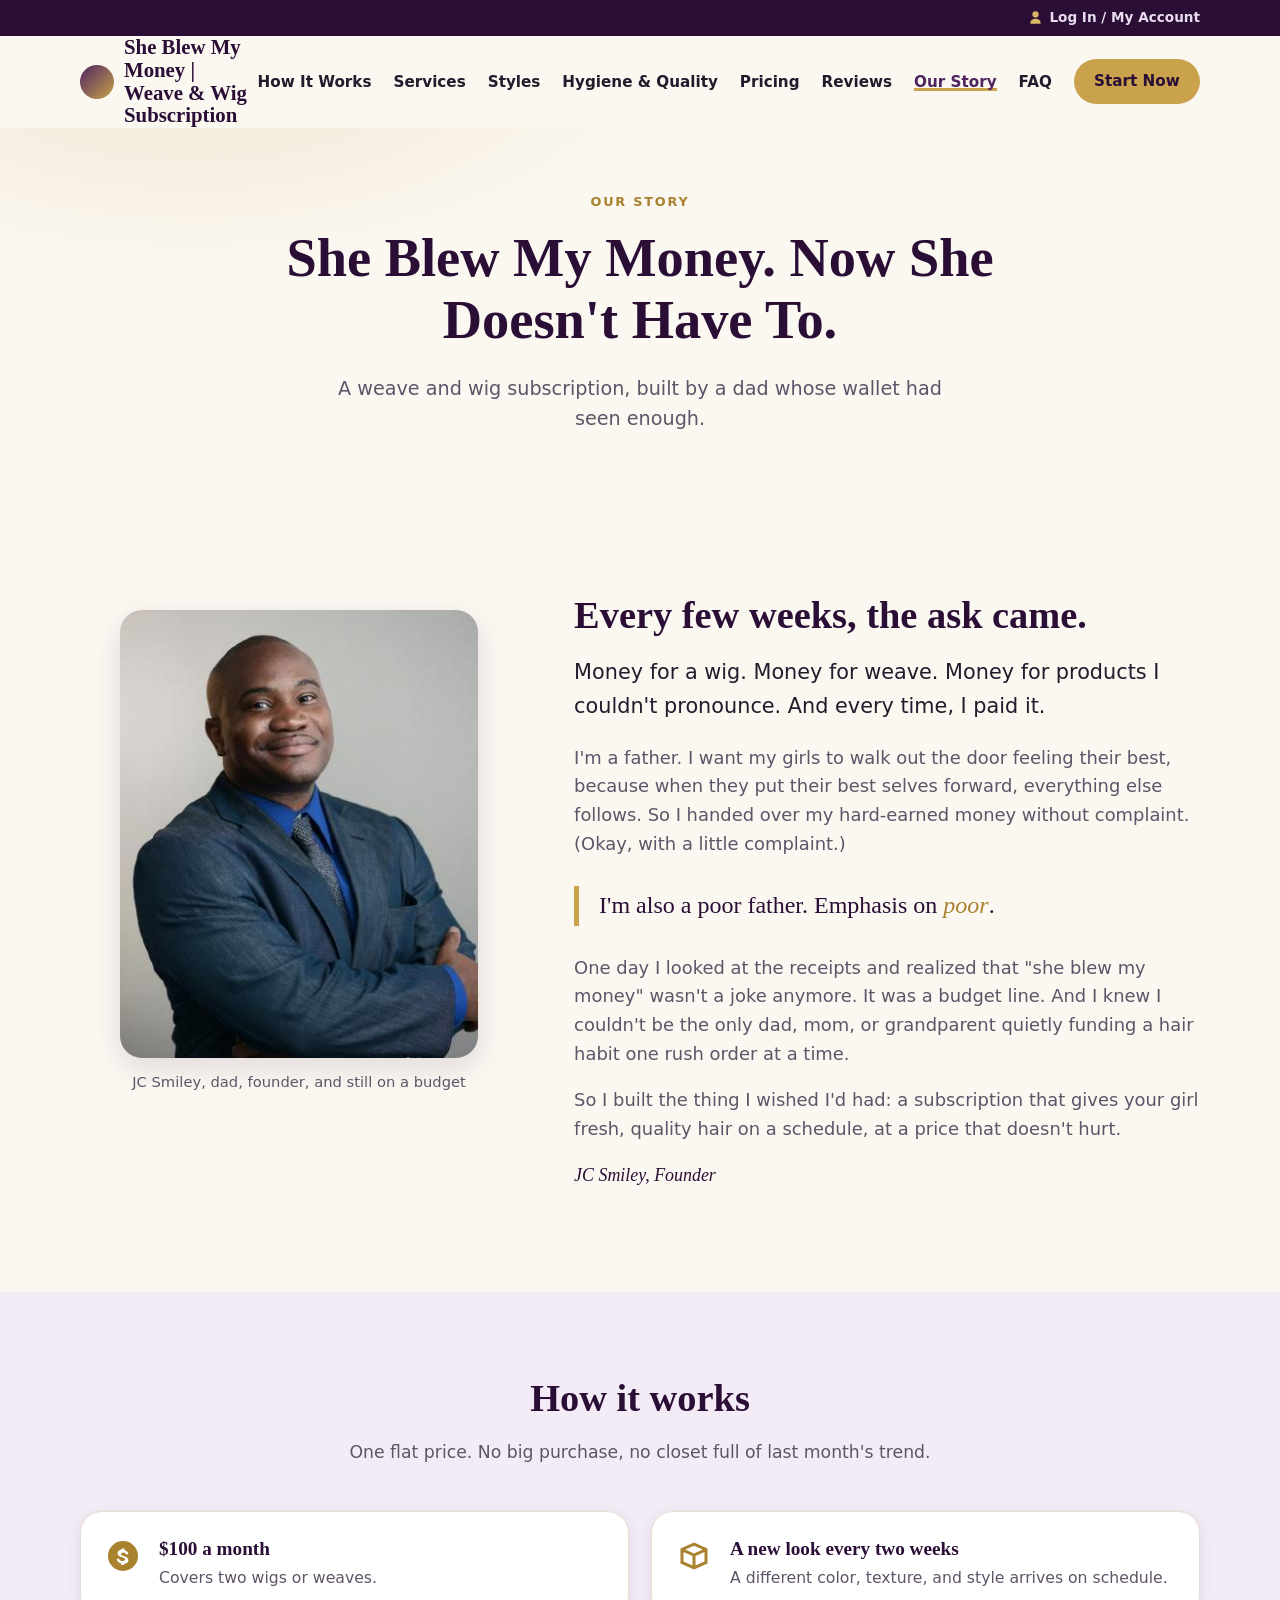
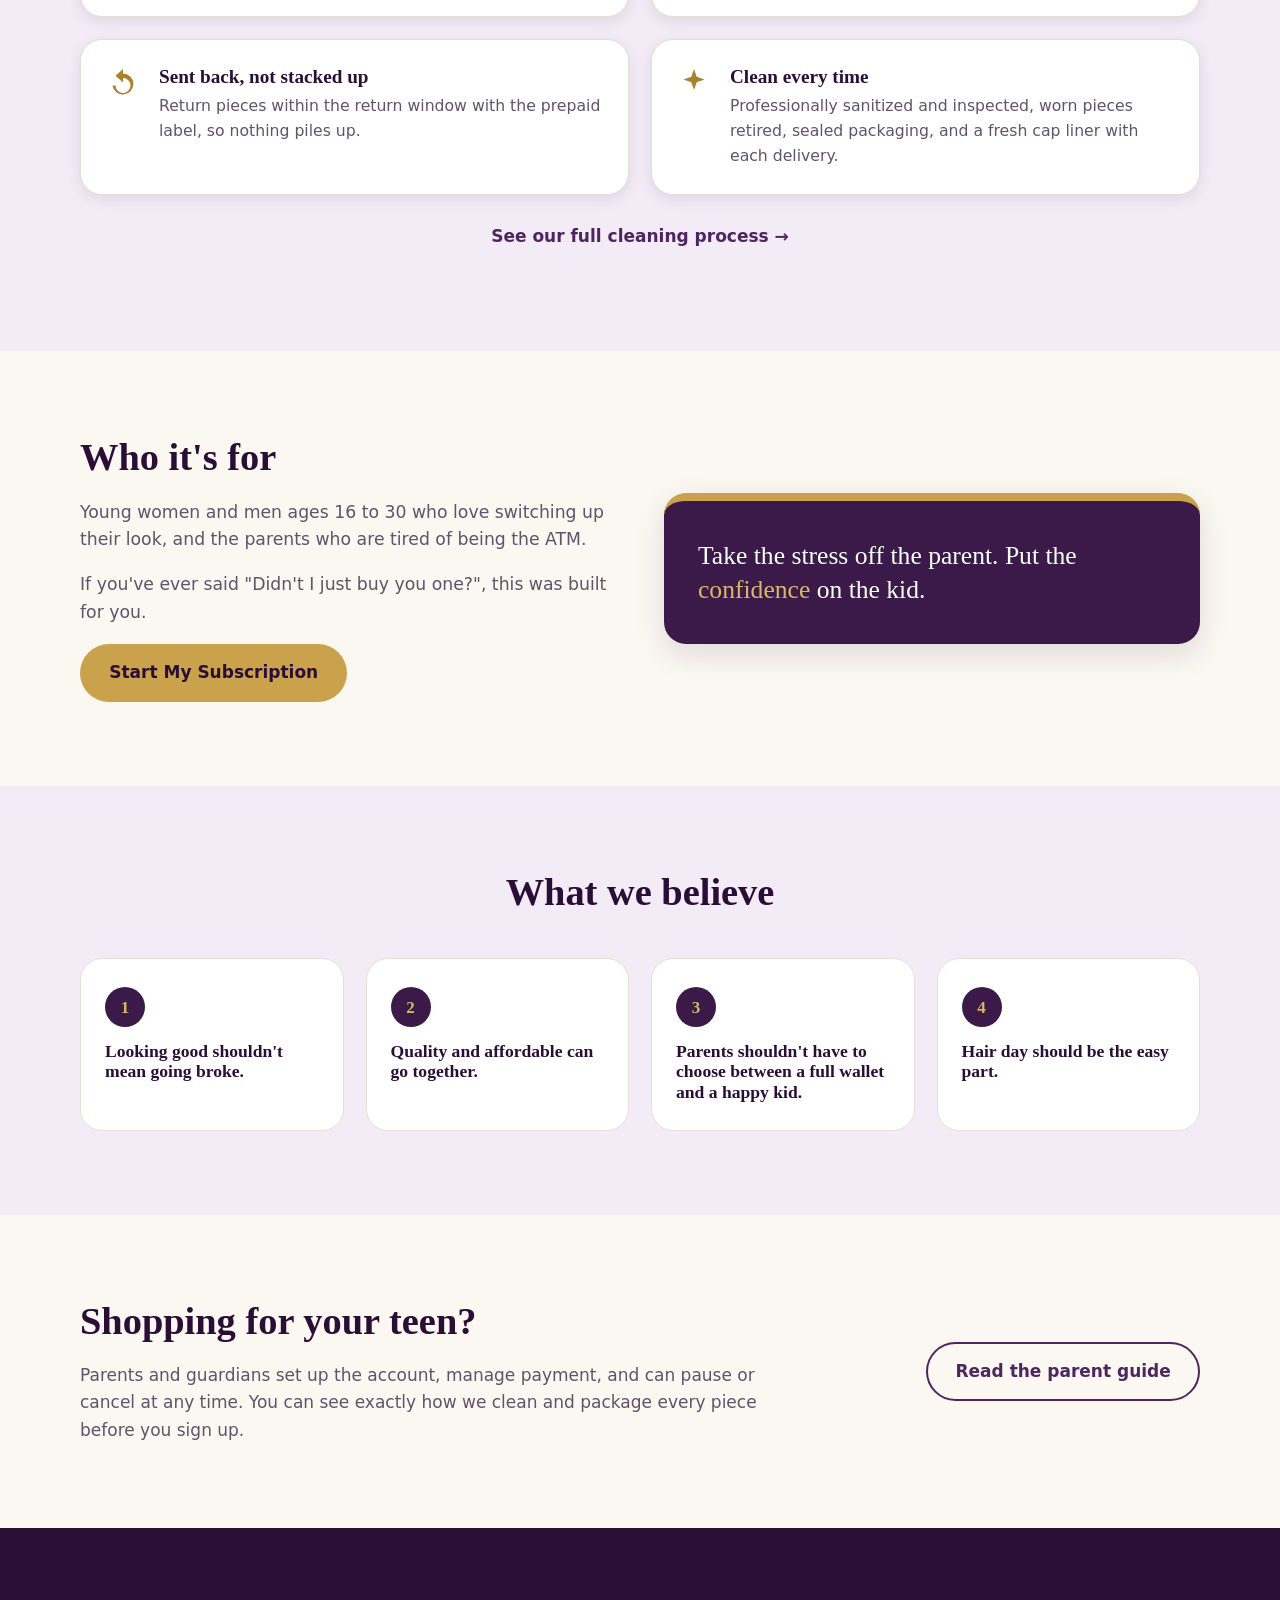
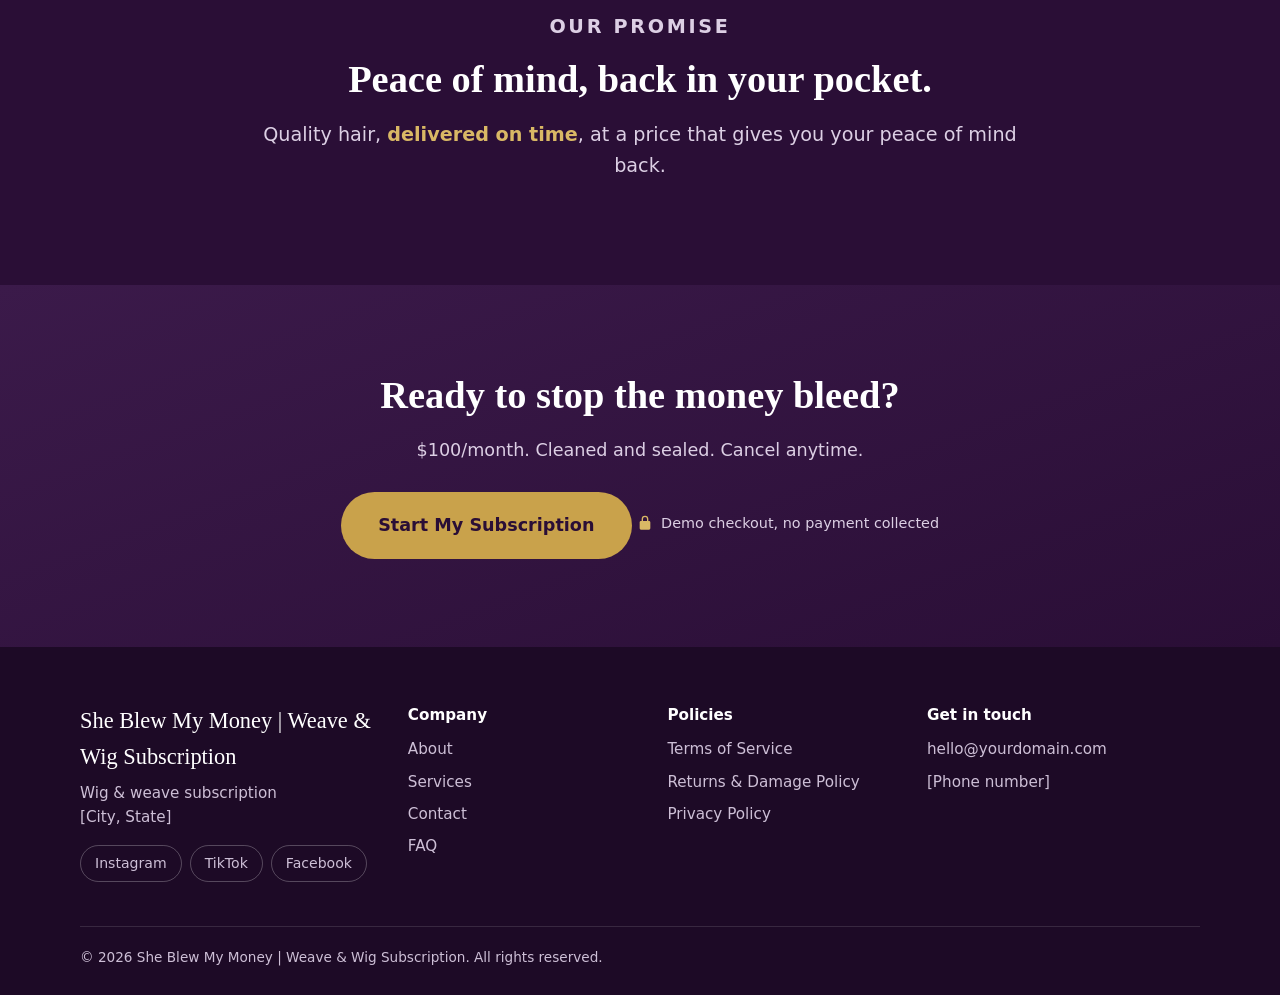
==== commit dee4f947: "Phase 1 completed. Implement demo checkout page and update subscription links to point to checkout.h" ====
--- a/about.html
+++ b/about.html
@@ -155,7 +155,7 @@
           <li><a href="about.html" aria-current="true">Our Story</a></li>
           <li><a href="index.html#faq">FAQ</a></li>
           <li class="nav-account-item"><a href="/account">Log In / My Account</a></li>
-          <li class="nav-cta-item"><a class="btn btn-gold btn-small" href="/start">Start Now</a></li>
+          <li class="nav-cta-item"><a class="btn btn-gold btn-small" href="checkout.html">Start Now</a></li>
         </ul>
       </nav>
     </div>
@@ -263,7 +263,7 @@
           <p>
             If you've ever said "Didn't I just buy you one?", this was built for you.
           </p>
-          <a class="btn btn-gold" href="/start">Start My Subscription</a>
+          <a class="btn btn-gold" href="checkout.html">Start My Subscription</a>
         </div>
         <div class="for-quote reveal">
           <p>Take the stress off the parent. Put the <span>confidence</span> on the kid.</p>
@@ -328,10 +328,10 @@
       <div class="container">
         <h2>Ready to stop the money bleed?</h2>
         <p>$100/month. Cleaned and sealed. Cancel anytime.</p>
-        <a class="btn btn-gold btn-large" href="/start">Start My Subscription</a>
+        <a class="btn btn-gold btn-large" href="checkout.html">Start My Subscription</a>
         <p class="final-note">
           <svg class="icon" viewBox="0 0 24 24" aria-hidden="true"><path d="M12 1a5 5 0 00-5 5v3H6a2 2 0 00-2 2v9a2 2 0 002 2h12a2 2 0 002-2v-9a2 2 0 00-2-2h-1V6a5 5 0 00-5-5zm-3 8V6a3 3 0 116 0v3H9z"/></svg>
-          Secure checkout
+          Demo checkout, no payment collected
         </p>
       </div>
     </section>
@@ -381,7 +381,7 @@
   </footer>
 
   <!-- Mobile sticky CTA -->
-  <a class="mobile-cta" href="/start">Start My Subscription</a>
+  <a class="mobile-cta" href="checkout.html">Start My Subscription</a>
 
   <!-- Page-level safety net: reveal-on-scroll works even if script.js doesn't handle this page -->
   <script>
